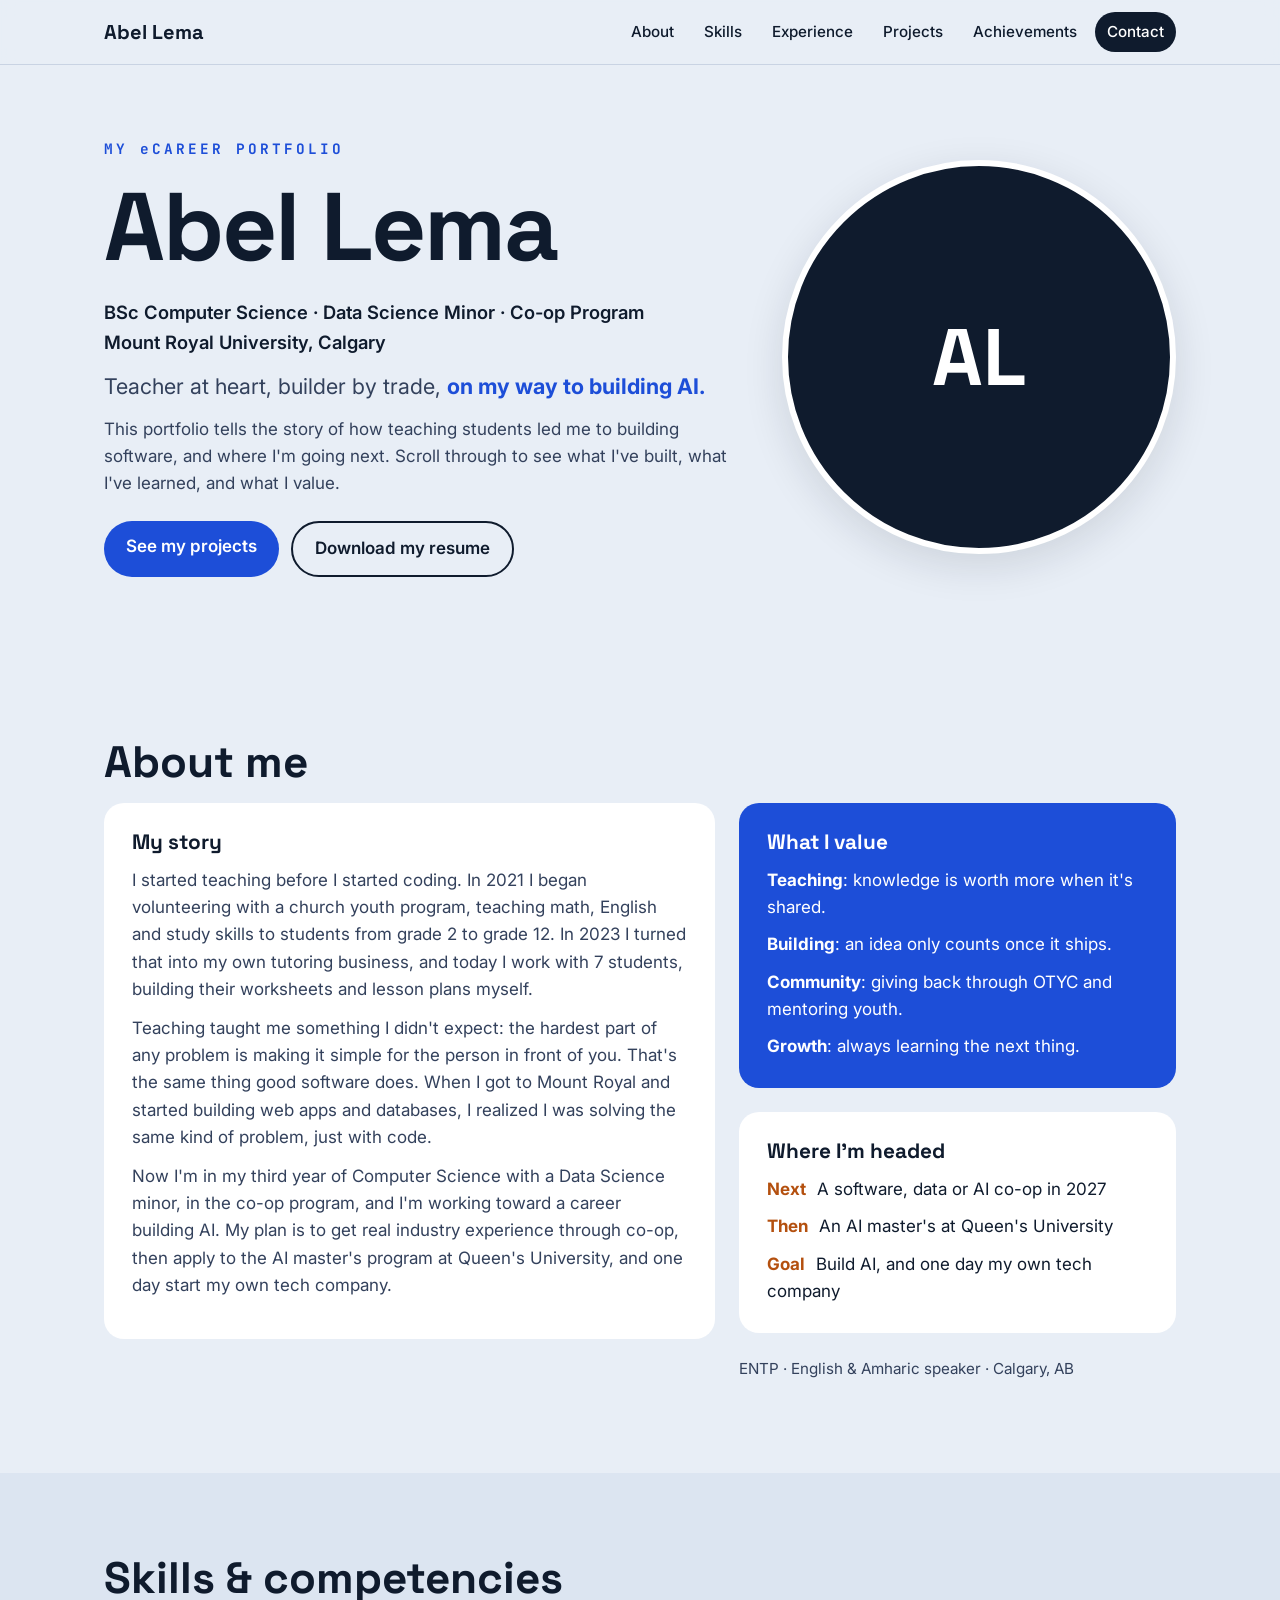
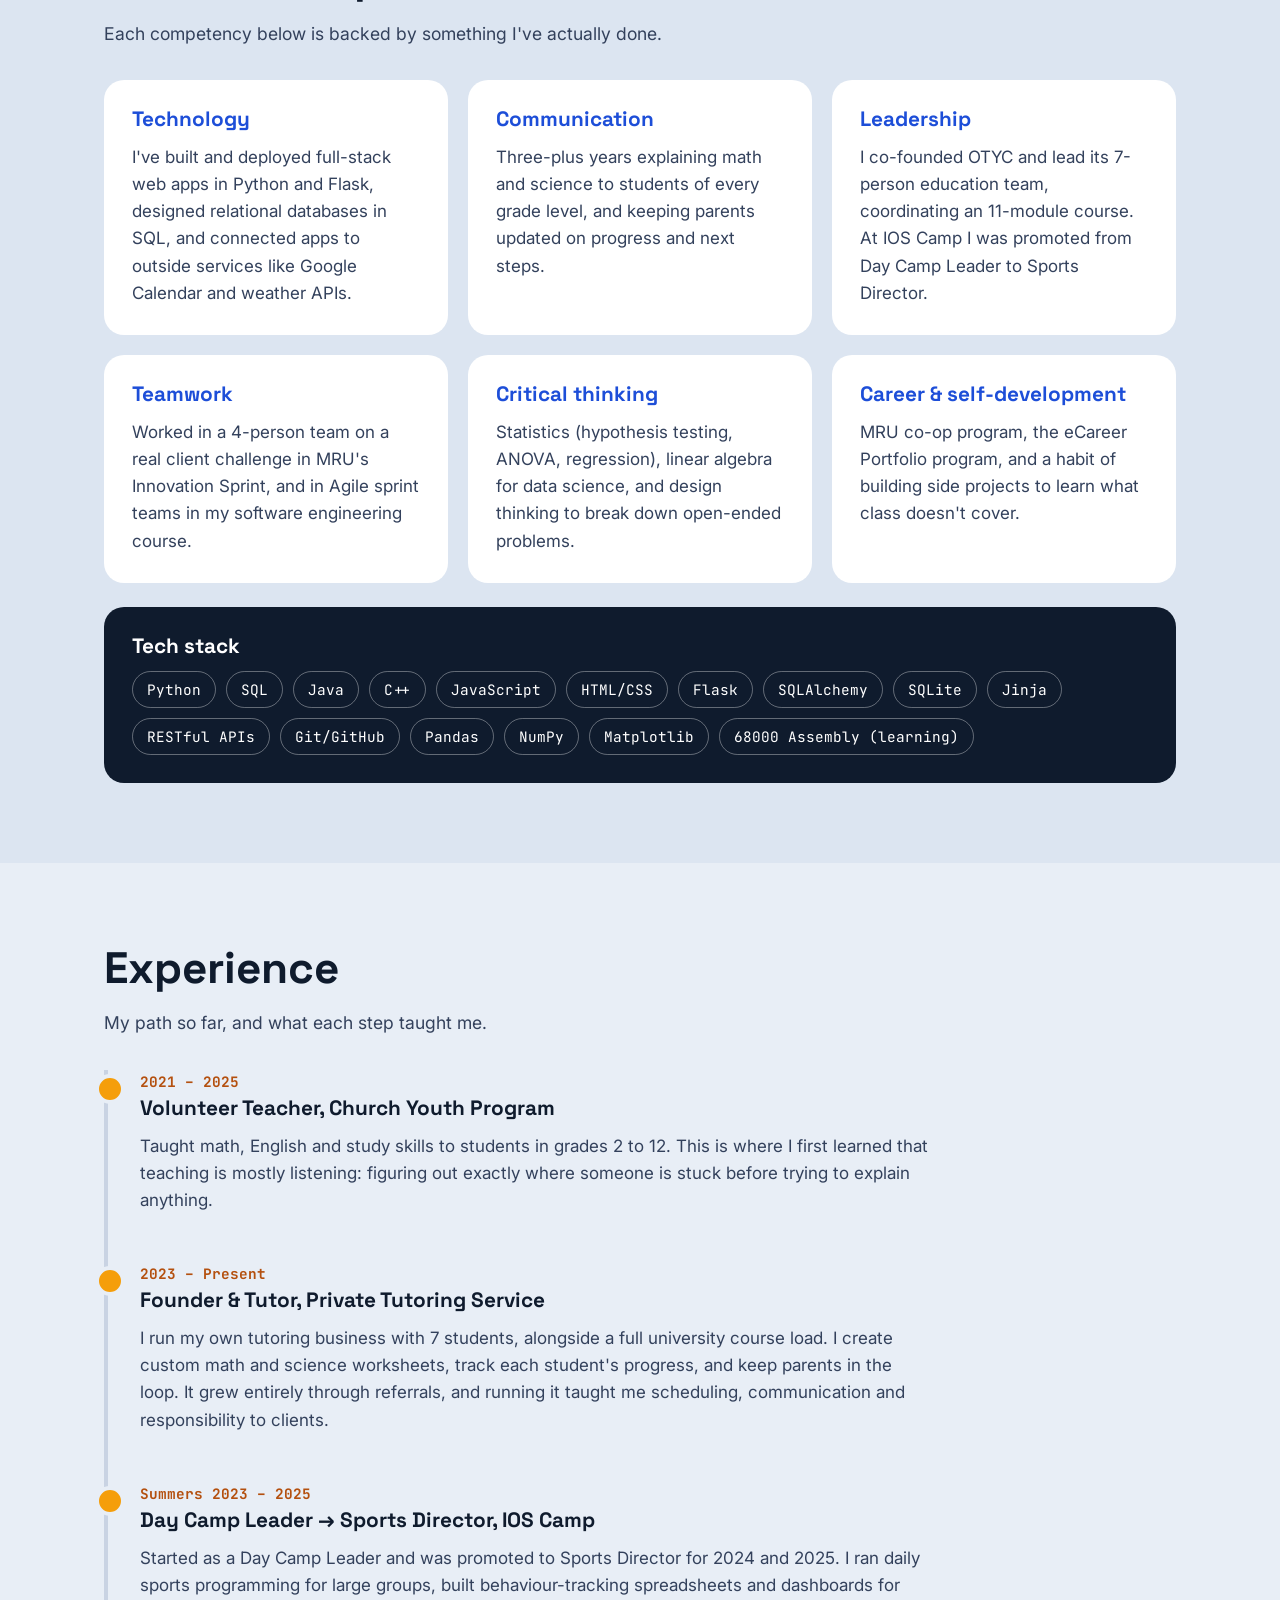
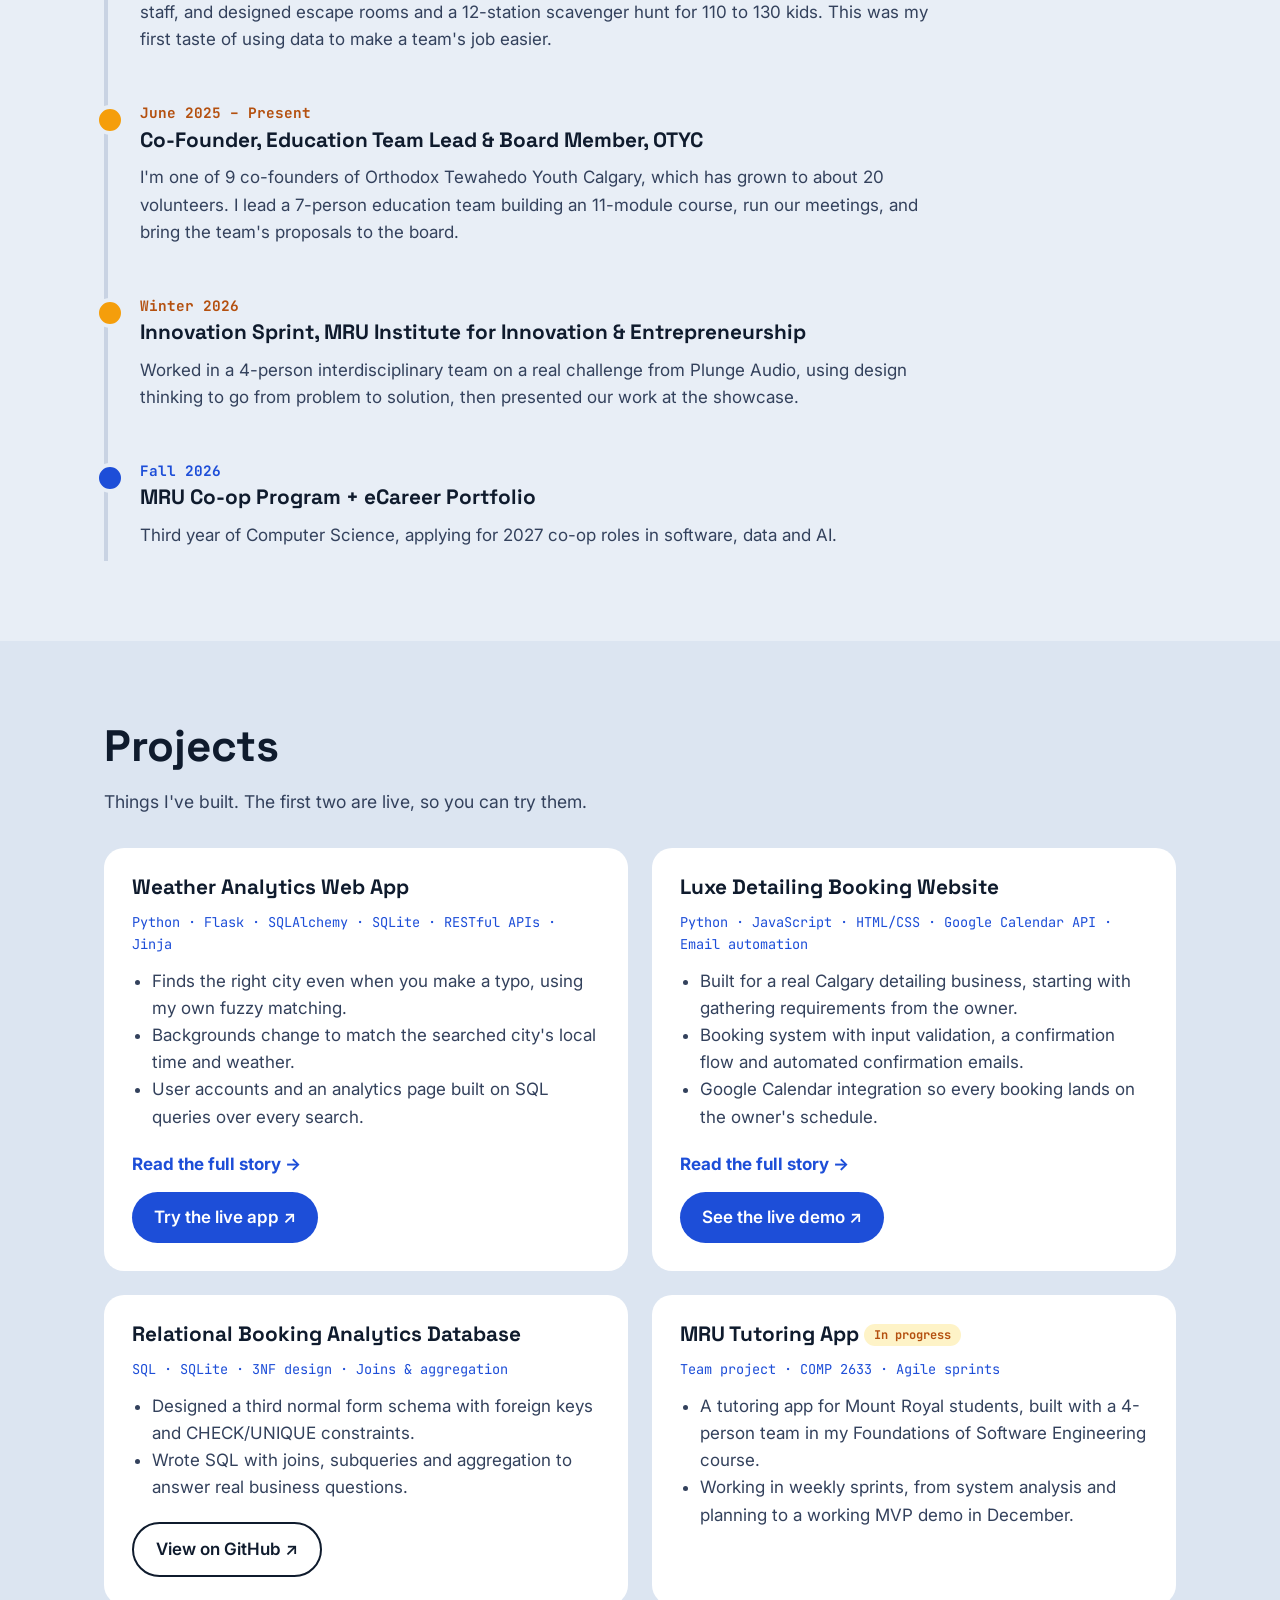
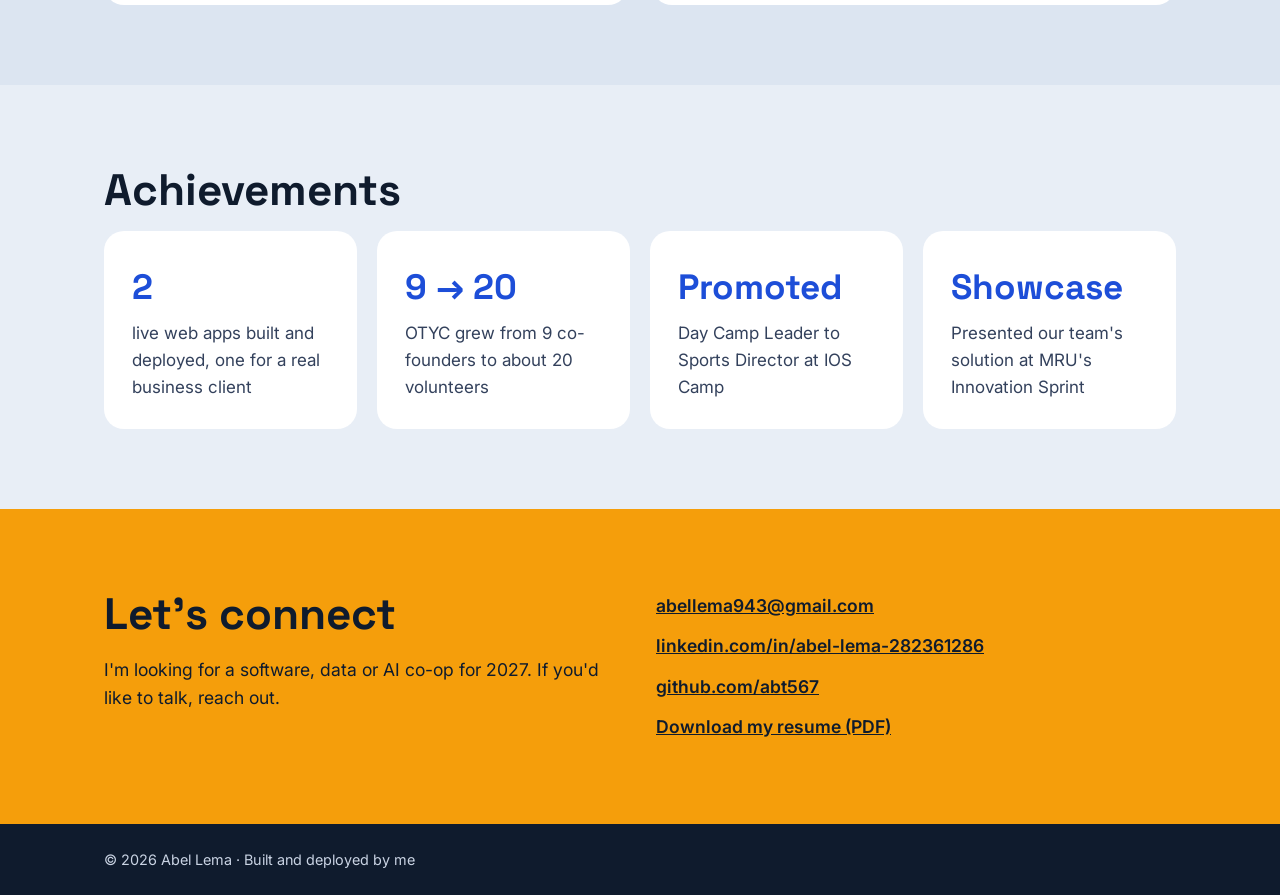
==== index.html @ e92a63a0 "Add files via upload" ====
<!doctype html>
<html lang="en">
<head>
  <meta charset="utf-8">
  <meta name="viewport" content="width=device-width, initial-scale=1">
  <title>Abel Lema | eCareer Portfolio</title>
  <meta name="description" content="Abel Lema – Computer Science student at Mount Royal University. Teacher at heart, builder by trade, on my way to building AI.">
  <link rel="preconnect" href="https://fonts.googleapis.com">
  <link href="https://fonts.googleapis.com/css2?family=Space+Grotesk:wght@500;700&family=Inter:wght@400;500;600;700&family=JetBrains+Mono:wght@500;700&display=swap" rel="stylesheet">
  <link rel="stylesheet" href="style.css">
</head>
<body>

<header class="nav">
  <div class="wrap nav-inner">
    <a href="#home" class="logo">Abel Lema</a>
    <nav aria-label="Main">
      <a href="#about">About</a>
      <a href="#skills">Skills</a>
      <a href="#experience">Experience</a>
      <a href="#projects">Projects</a>
      <a href="#achievements">Achievements</a>
      <a href="#contact" class="nav-cta">Contact</a>
    </nav>
  </div>
</header>

<main>

  <!-- HOME -->
  <section id="home" class="hero">
    <div class="wrap hero-inner">
      <div class="hero-text">
        <p class="eyebrow">MY eCAREER PORTFOLIO</p>
        <h1>Abel Lema</h1>
        <p class="hero-sub">BSc Computer Science · Data Science Minor · Co-op Program<br>Mount Royal University, Calgary</p>
        <p class="hero-tag">Teacher at heart, builder by trade, <span>on my way to building AI.</span></p>
        <p class="hero-intro">This portfolio tells the story of how teaching students led me to building software, and where I'm going next. Scroll through to see what I've built, what I've learned, and what I value.</p>
        <div class="btn-row">
          <a class="btn btn-primary" href="#projects">See my projects</a>
          <a class="btn btn-ghost" href="resume.pdf" download>Download my resume</a>
        </div>
      </div>
      <div class="hero-photo">
        <img src="images/abel.jpg" alt="Photo of Abel Lema" onerror="this.parentElement.classList.add('no-photo')">
        <span class="photo-fallback" aria-hidden="true">AL</span>
      </div>
    </div>
  </section>

  <!-- ABOUT -->
  <section id="about" class="section">
    <div class="wrap">
      <h2>About me</h2>
      <div class="about-grid">
        <div class="card about-story">
          <h3>My story</h3>
          <p>I started teaching before I started coding. In 2021 I began volunteering with a church youth program, teaching math, English and study skills to students from grade 2 to grade 12. In 2023 I turned that into my own tutoring business, and today I work with 7 students, building their worksheets and lesson plans myself.</p>
          <p>Teaching taught me something I didn't expect: the hardest part of any problem is making it simple for the person in front of you. That's the same thing good software does. When I got to Mount Royal and started building web apps and databases, I realized I was solving the same kind of problem, just with code.</p>
          <p>Now I'm in my third year of Computer Science with a Data Science minor, in the co-op program, and I'm working toward a career building AI. My plan is to get real industry experience through co-op, then apply to the AI master's program at Queen's University, and one day start my own tech company.</p>
        </div>
        <div class="about-side">
          <div class="card card-blue">
            <h3>What I value</h3>
            <ul class="value-list">
              <li><strong>Teaching</strong>: knowledge is worth more when it's shared.</li>
              <li><strong>Building</strong>: an idea only counts once it ships.</li>
              <li><strong>Community</strong>: giving back through OTYC and mentoring youth.</li>
              <li><strong>Growth</strong>: always learning the next thing.</li>
            </ul>
          </div>
          <div class="card">
            <h3>Where I'm headed</h3>
            <ul class="goal-list">
              <li><span>Next</span> A software, data or AI co-op in 2027</li>
              <li><span>Then</span> An AI master's at Queen's University</li>
              <li><span>Goal</span> Build AI, and one day my own tech company</li>
            </ul>
          </div>
          <p class="small-note">ENTP · English &amp; Amharic speaker · Calgary, AB</p>
        </div>
      </div>
    </div>
  </section>

  <!-- SKILLS -->
  <section id="skills" class="section section-alt">
    <div class="wrap">
      <h2>Skills &amp; competencies</h2>
      <p class="lead">Each competency below is backed by something I've actually done.</p>
      <div class="comp-grid">
        <article class="card comp">
          <h3>Technology</h3>
          <p>I've built and deployed full-stack web apps in Python and Flask, designed relational databases in SQL, and connected apps to outside services like Google Calendar and weather APIs.</p>
        </article>
        <article class="card comp">
          <h3>Communication</h3>
          <p>Three-plus years explaining math and science to students of every grade level, and keeping parents updated on progress and next steps.</p>
        </article>
        <article class="card comp">
          <h3>Leadership</h3>
          <p>I co-founded OTYC and lead its 7-person education team, coordinating an 11-module course. At IOS Camp I was promoted from Day Camp Leader to Sports Director.</p>
        </article>
        <article class="card comp">
          <h3>Teamwork</h3>
          <p>Worked in a 4-person team on a real client challenge in MRU's Innovation Sprint, and in Agile sprint teams in my software engineering course.</p>
        </article>
        <article class="card comp">
          <h3>Critical thinking</h3>
          <p>Statistics (hypothesis testing, ANOVA, regression), linear algebra for data science, and design thinking to break down open-ended problems.</p>
        </article>
        <article class="card comp">
          <h3>Career &amp; self-development</h3>
          <p>MRU co-op program, the eCareer Portfolio program, and a habit of building side projects to learn what class doesn't cover.</p>
        </article>
      </div>
      <div class="card card-dark stack">
        <h3>Tech stack</h3>
        <ul class="chips">
          <li>Python</li><li>SQL</li><li>Java</li><li>C++</li><li>JavaScript</li><li>HTML/CSS</li>
          <li>Flask</li><li>SQLAlchemy</li><li>SQLite</li><li>Jinja</li><li>RESTful APIs</li><li>Git/GitHub</li>
          <li>Pandas</li><li>NumPy</li><li>Matplotlib</li><li>68000 Assembly (learning)</li>
        </ul>
      </div>
    </div>
  </section>

  <!-- EXPERIENCE -->
  <section id="experience" class="section">
    <div class="wrap">
      <h2>Experience</h2>
      <p class="lead">My path so far, and what each step taught me.</p>
      <ol class="timeline">
        <li>
          <p class="t-date">2021 – 2025</p>
          <h3>Volunteer Teacher, Church Youth Program</h3>
          <p>Taught math, English and study skills to students in grades 2 to 12. This is where I first learned that teaching is mostly listening: figuring out exactly where someone is stuck before trying to explain anything.</p>
        </li>
        <li>
          <p class="t-date">2023 – Present</p>
          <h3>Founder &amp; Tutor, Private Tutoring Service</h3>
          <p>I run my own tutoring business with 7 students, alongside a full university course load. I create custom math and science worksheets, track each student's progress, and keep parents in the loop. It grew entirely through referrals, and running it taught me scheduling, communication and responsibility to clients.</p>
        </li>
        <li>
          <p class="t-date">Summers 2023 – 2025</p>
          <h3>Day Camp Leader → Sports Director, IOS Camp</h3>
          <p>Started as a Day Camp Leader and was promoted to Sports Director for 2024 and 2025. I ran daily sports programming for large groups, built behaviour-tracking spreadsheets and dashboards for staff, and designed escape rooms and a 12-station scavenger hunt for 110 to 130 kids. This was my first taste of using data to make a team's job easier.</p>
        </li>
        <li>
          <p class="t-date">June 2025 – Present</p>
          <h3>Co-Founder, Education Team Lead &amp; Board Member, OTYC</h3>
          <p>I'm one of 9 co-founders of Orthodox Tewahedo Youth Calgary, which has grown to about 20 volunteers. I lead a 7-person education team building an 11-module course, run our meetings, and bring the team's proposals to the board.</p>
        </li>
        <li>
          <p class="t-date">Winter 2026</p>
          <h3>Innovation Sprint, MRU Institute for Innovation &amp; Entrepreneurship</h3>
          <p>Worked in a 4-person interdisciplinary team on a real challenge from Plunge Audio, using design thinking to go from problem to solution, then presented our work at the showcase.</p>
        </li>
        <li class="t-now">
          <p class="t-date">Fall 2026</p>
          <h3>MRU Co-op Program + eCareer Portfolio</h3>
          <p>Third year of Computer Science, applying for 2027 co-op roles in software, data and AI.</p>
        </li>
      </ol>
    </div>
  </section>

  <!-- PROJECTS -->
  <section id="projects" class="section section-alt">
    <div class="wrap">
      <h2>Projects</h2>
      <p class="lead">Things I've built. The first two are live, so you can try them.</p>
      <div class="proj-grid">
        <article class="card proj">
          <img src="images/weather/search.jpg" alt="Screenshot of the Weather Analytics Web App" class="proj-img" onerror="this.remove()">
          <h3>Weather Analytics Web App</h3>
          <p class="tags">Python · Flask · SQLAlchemy · SQLite · RESTful APIs · Jinja</p>
          <ul>
            <li>Finds the right city even when you make a typo, using my own fuzzy matching.</li>
            <li>Backgrounds change to match the searched city's local time and weather.</li>
            <li>User accounts and an analytics page built on SQL queries over every search.</li>
          </ul>
          <a class="read-story" href="weather.html">Read the full story →</a>
          <a class="btn btn-primary" href="https://portfolio-2-a396.onrender.com/" target="_blank" rel="noopener">Try the live app ↗</a>
        </article>
        <article class="card proj">
          <img src="images/luxe/home.jpg" alt="Screenshot of the Luxe Detailing booking website" class="proj-img" onerror="this.remove()">
          <h3>Luxe Detailing Booking Website</h3>
          <p class="tags">Python · JavaScript · HTML/CSS · Google Calendar API · Email automation</p>
          <ul>
            <li>Built for a real Calgary detailing business, starting with gathering requirements from the owner.</li>
            <li>Booking system with input validation, a confirmation flow and automated confirmation emails.</li>
            <li>Google Calendar integration so every booking lands on the owner's schedule.</li>
          </ul>
          <a class="read-story" href="luxe.html">Read the full story →</a>
          <a class="btn btn-primary" href="https://luxe-detailing-demo.onrender.com/" target="_blank" rel="noopener">See the live demo ↗</a>
        </article>
        <article class="card proj">
          <h3>Relational Booking Analytics Database</h3>
          <p class="tags">SQL · SQLite · 3NF design · Joins &amp; aggregation</p>
          <ul>
            <li>Designed a third normal form schema with foreign keys and CHECK/UNIQUE constraints.</li>
            <li>Wrote SQL with joins, subqueries and aggregation to answer real business questions.</li>
          </ul>
          <a class="btn btn-ghost" href="https://github.com/Abt567/Relational-Booking-Analytics-Database" target="_blank" rel="noopener">View on GitHub ↗</a>
        </article>
        <article class="card proj">
          <h3>MRU Tutoring App <span class="badge">In progress</span></h3>
          <p class="tags">Team project · COMP 2633 · Agile sprints</p>
          <ul>
            <li>A tutoring app for Mount Royal students, built with a 4-person team in my Foundations of Software Engineering course.</li>
            <li>Working in weekly sprints, from system analysis and planning to a working MVP demo in December.</li>
          </ul>
        </article>
      </div>
    </div>
  </section>

  <!-- ACHIEVEMENTS -->
  <section id="achievements" class="section">
    <div class="wrap">
      <h2>Achievements</h2>
      <div class="ach-grid">
        <div class="card ach"><p class="ach-big">2</p><p>live web apps built and deployed, one for a real business client</p></div>
        <div class="card ach"><p class="ach-big">9 → 20</p><p>OTYC grew from 9 co-founders to about 20 volunteers</p></div>
        <div class="card ach"><p class="ach-big">Promoted</p><p>Day Camp Leader to Sports Director at IOS Camp</p></div>
        <div class="card ach"><p class="ach-big">Showcase</p><p>Presented our team's solution at MRU's Innovation Sprint</p></div>
      </div>
    </div>
  </section>

  <!-- CONTACT -->
  <section id="contact" class="section contact">
    <div class="wrap contact-inner">
      <div>
        <h2>Let's connect</h2>
        <p class="lead">I'm looking for a software, data or AI co-op for 2027. If you'd like to talk, reach out.</p>
      </div>
      <ul class="contact-list">
        <li><a href="mailto:abellema943@gmail.com">abellema943@gmail.com</a></li>
        <li><a href="https://www.linkedin.com/in/abel-lema-282361286/" target="_blank" rel="noopener">linkedin.com/in/abel-lema-282361286</a></li>
        <li><a href="https://github.com/abt567" target="_blank" rel="noopener">github.com/abt567</a></li>
        <li><a href="resume.pdf" download>Download my resume (PDF)</a></li>
      </ul>
    </div>
  </section>

</main>

<footer class="footer">
  <div class="wrap">© 2026 Abel Lema · Built and deployed by me</div>
</footer>

</body>
</html>
---- style.css ----
:root {
  --ink: #0F1B2D;
  --muted: #33415C;
  --ground: #E8EEF6;
  --card: #FFFFFF;
  --blue: #1D4ED8;
  --amber: #F59E0B;
  --amber-ink: #B4500F;
  --line: #C9D3E3;
  --radius: 20px;
}

* { box-sizing: border-box; }
html { scroll-behavior: smooth; scroll-padding-top: 72px; }
body {
  margin: 0;
  font-family: Inter, system-ui, sans-serif;
  color: var(--ink);
  background: var(--ground);
  line-height: 1.6;
  font-size: 17px;
}
img { max-width: 100%; display: block; }
a { color: var(--blue); }
h1, h2, h3 { font-family: "Space Grotesk", Inter, sans-serif; line-height: 1.15; margin: 0 0 12px; }
h2 { font-size: clamp(2rem, 4vw, 2.75rem); margin-bottom: 16px; }
h3 { font-size: 1.3rem; }
p { margin: 0 0 12px; }

.wrap { max-width: 1120px; margin: 0 auto; padding: 0 24px; }

/* Nav */
.nav { position: sticky; top: 0; z-index: 10; background: rgba(232, 238, 246, 0.92); backdrop-filter: blur(8px); border-bottom: 1px solid var(--line); }
.nav-inner { display: flex; align-items: center; justify-content: space-between; height: 64px; gap: 16px; }
.logo { font-family: "Space Grotesk", sans-serif; font-weight: 700; font-size: 1.25rem; color: var(--ink); text-decoration: none; }
.nav nav { display: flex; gap: 6px; flex-wrap: wrap; justify-content: flex-end; }
.nav nav a { color: var(--ink); text-decoration: none; font-weight: 500; padding: 8px 12px; border-radius: 999px; font-size: 0.95rem; }
.nav nav a:hover { background: var(--card); }
.nav nav a.nav-cta { background: var(--ink); color: #fff; }

/* Hero */
.hero { padding: 72px 0 80px; }
.hero-inner { display: grid; grid-template-columns: 1.6fr 1fr; gap: 48px; align-items: center; }
.eyebrow { font-family: "JetBrains Mono", monospace; font-weight: 700; letter-spacing: 3px; color: var(--blue); font-size: 0.9rem; }
.hero h1 { font-size: clamp(3.2rem, 9vw, 6rem); letter-spacing: -2px; margin-bottom: 16px; }
.hero-sub { font-weight: 600; font-size: 1.15rem; }
.hero-tag { font-size: 1.35rem; color: var(--muted); }
.hero-tag span { color: var(--blue); font-weight: 700; }
.hero-intro { color: var(--muted); max-width: 60ch; }
.hero-photo { position: relative; aspect-ratio: 1; border-radius: 50%; overflow: hidden; background: var(--card); border: 6px solid var(--card); box-shadow: 0 12px 40px rgba(15, 27, 45, 0.12); }
.hero-photo img { width: 100%; height: 100%; object-fit: cover; }
.photo-fallback { display: none; }
.hero-photo.no-photo { display: grid; place-items: center; background: var(--ink); }
.hero-photo.no-photo img { display: none; }
.hero-photo.no-photo .photo-fallback { display: block; color: #fff; font-family: "Space Grotesk", sans-serif; font-size: 5rem; font-weight: 700; }

/* Buttons */
.btn-row { display: flex; gap: 12px; flex-wrap: wrap; margin-top: 24px; }
.btn { display: inline-block; padding: 12px 22px; border-radius: 999px; font-weight: 600; text-decoration: none; min-height: 44px; }
.btn-primary { background: var(--blue); color: #fff; }
.btn-primary:hover { background: #1E3A8A; }
.btn-ghost { background: transparent; color: var(--ink); border: 2px solid var(--ink); }
.btn-ghost:hover { background: var(--ink); color: #fff; }

/* Sections */
.section { padding: 80px 0; }
.section-alt { background: #DCE5F1; }
.lead { font-size: 1.1rem; color: var(--muted); margin-bottom: 32px; max-width: 65ch; }
.card { background: var(--card); border-radius: var(--radius); padding: 28px; }
.card-blue { background: var(--blue); color: #fff; }
.card-dark { background: var(--ink); color: #fff; }
.small-note { color: var(--muted); font-size: 0.95rem; }

/* About */
.about-grid { display: grid; grid-template-columns: 1.4fr 1fr; gap: 24px; align-items: start; }
.about-story p { color: var(--muted); }
.about-side { display: flex; flex-direction: column; gap: 24px; }
.value-list, .goal-list { list-style: none; padding: 0; margin: 0; display: flex; flex-direction: column; gap: 10px; }
.goal-list span { font-weight: 700; color: var(--amber-ink); margin-right: 6px; }

/* Skills */
.comp-grid { display: grid; grid-template-columns: repeat(3, 1fr); gap: 20px; margin-bottom: 24px; }
.comp h3 { color: var(--blue); }
.comp p { color: var(--muted); margin: 0; }
.chips { list-style: none; padding: 0; margin: 0; display: flex; flex-wrap: wrap; gap: 10px; }
.chips li { font-family: "JetBrains Mono", monospace; font-size: 0.9rem; padding: 6px 14px; border: 1px solid rgba(255, 255, 255, 0.35); border-radius: 999px; }

/* Timeline */
.timeline { list-style: none; margin: 0; padding: 0 0 0 32px; border-left: 4px solid var(--line); display: flex; flex-direction: column; gap: 36px; }
.timeline li { position: relative; }
.timeline li::before { content: ""; position: absolute; left: -45px; top: 4px; width: 22px; height: 22px; border-radius: 50%; background: var(--amber); border: 4px solid var(--ground); }
.timeline li.t-now::before { background: var(--blue); }
.t-date { font-family: "JetBrains Mono", monospace; font-weight: 700; color: var(--amber-ink); font-size: 0.9rem; margin-bottom: 4px; }
.t-now .t-date { color: var(--blue); }
.timeline p:not(.t-date) { color: var(--muted); max-width: 72ch; }

/* Projects */
.proj-grid { display: grid; grid-template-columns: repeat(2, 1fr); gap: 24px; }
.proj { display: flex; flex-direction: column; }
.proj-img { border-radius: 12px; margin-bottom: 18px; border: 1px solid var(--line); aspect-ratio: 16 / 9; object-fit: cover; width: 100%; }
.proj .tags { font-family: "JetBrains Mono", monospace; font-size: 0.85rem; color: var(--blue); }
.proj ul { color: var(--muted); padding-left: 20px; margin: 0 0 20px; flex: 1; }
.proj .btn { align-self: flex-start; }
.badge { font-family: "JetBrains Mono", monospace; font-size: 0.75rem; background: #FEF3C7; color: var(--amber-ink); padding: 3px 10px; border-radius: 999px; vertical-align: middle; }

/* Achievements */
.ach-grid { display: grid; grid-template-columns: repeat(auto-fit, minmax(200px, 1fr)); gap: 20px; }
.ach-big { font-family: "Space Grotesk", sans-serif; font-weight: 700; font-size: 2.2rem; color: var(--blue); margin-bottom: 4px; }
.ach p:last-child { color: var(--muted); margin: 0; }

/* Contact */
.contact { background: var(--amber); }
.contact .lead { color: var(--ink); }
.contact-inner { display: grid; grid-template-columns: 1fr 1fr; gap: 32px; align-items: center; }
.contact-list { list-style: none; padding: 0; margin: 0; display: flex; flex-direction: column; gap: 12px; }
.contact-list a { color: var(--ink); font-weight: 600; font-size: 1.1rem; word-break: break-word; }

.footer { background: var(--ink); color: #C9D3E3; padding: 24px 0; font-size: 0.9rem; }

/* Phone and tablet */
@media (max-width: 860px) {
  .hero-inner, .about-grid, .contact-inner, .proj-grid { grid-template-columns: 1fr; }
  .comp-grid { grid-template-columns: 1fr 1fr; }
  .hero-photo { max-width: 280px; order: -1; }
  .nav nav a:not(.nav-cta) { display: none; }
}
@media (max-width: 560px) {
  .comp-grid { grid-template-columns: 1fr; }
  .section { padding: 56px 0; }
}

/* ---------- Project story pages ---------- */
.narrow { max-width: 760px; }
.case-hero { padding-top: 64px; }
.case-hero h1 { font-size: clamp(2.6rem, 7vw, 4.5rem); letter-spacing: -1.5px; }
.case-lead { font-size: 1.35rem; color: var(--muted); max-width: 60ch; }
.case-lead strong { color: var(--blue); }
.chips-light li { border-color: var(--line); background: var(--card); color: var(--ink); }
.case-hero .chips { margin: 20px 0 4px; }
.case-shot { margin-top: 32px; border-radius: var(--radius); box-shadow: 0 16px 50px rgba(15, 27, 45, 0.18); width: 100%; }
.step-num { font-family: "JetBrains Mono", monospace; font-weight: 700; font-size: 0.85rem; letter-spacing: 2px; color: var(--amber-ink); margin-bottom: 8px; }
.step-num-light { color: #FDE68A; }
.callout { background: var(--card); border-radius: 14px; padding: 20px 24px; margin-top: 20px; box-shadow: inset 4px 0 0 var(--amber); }
.section p { max-width: 70ch; }

.story-row { display: grid; grid-template-columns: 1.15fr 1fr; gap: 48px; align-items: center; }
.story-row.flip .story-text { order: 2; }
.story-text ul, .story-text ol { color: var(--muted); padding-left: 22px; }
.story-text p { color: var(--muted); }
.steps { display: flex; flex-direction: column; gap: 8px; margin: 16px 0; color: var(--muted); padding-left: 22px; }
.steps strong, .story-text strong { color: var(--ink); }
.story-img { margin: 0; }
.story-img img { border-radius: 16px; box-shadow: 0 12px 40px rgba(15, 27, 45, 0.15); width: 100%; }
.story-img.phone { max-width: 340px; justify-self: center; }
.story-img figcaption, .gallery figcaption { font-size: 0.9rem; color: var(--muted); margin-top: 10px; text-align: center; }

.code-card { background: var(--ink); color: #E2E8F0; border-radius: 16px; padding: 22px 26px; margin-top: 40px; overflow-x: auto; }
.code-title { font-family: "JetBrains Mono", monospace; font-size: 0.8rem; letter-spacing: 1px; color: #FDE68A; margin-bottom: 10px; }
.code-card pre { margin: 0; font-family: "JetBrains Mono", monospace; font-size: 0.88rem; line-height: 1.6; }

.gallery { display: grid; grid-template-columns: repeat(3, 1fr); gap: 20px; margin-top: 36px; }
.gallery figure { margin: 0; }
.gallery img { border-radius: 12px; aspect-ratio: 16 / 9; object-fit: cover; width: 100%; box-shadow: 0 8px 24px rgba(15, 27, 45, 0.12); }

.two-col { display: grid; grid-template-columns: 1fr 1fr; gap: 24px; }
.btn-dark { background: var(--ink); color: #fff; }
.btn-dark:hover { background: #000; }
.read-story { font-weight: 700; text-decoration: none; margin-bottom: 14px; align-self: flex-start; }
.read-story:hover { text-decoration: underline; }

@media (max-width: 860px) {
  .story-row, .two-col { grid-template-columns: 1fr; gap: 28px; }
  .story-row.flip .story-text { order: 0; }
  .gallery { grid-template-columns: 1fr 1fr; }
}
@media (max-width: 560px) {
  .gallery { grid-template-columns: 1fr; }
}
.email-shot { max-width: 760px; margin: 48px auto 0; }
.plain-list { color: var(--muted); padding-left: 22px; display: flex; flex-direction: column; gap: 8px; }
.story-text h3 { font-size: 1.5rem; }
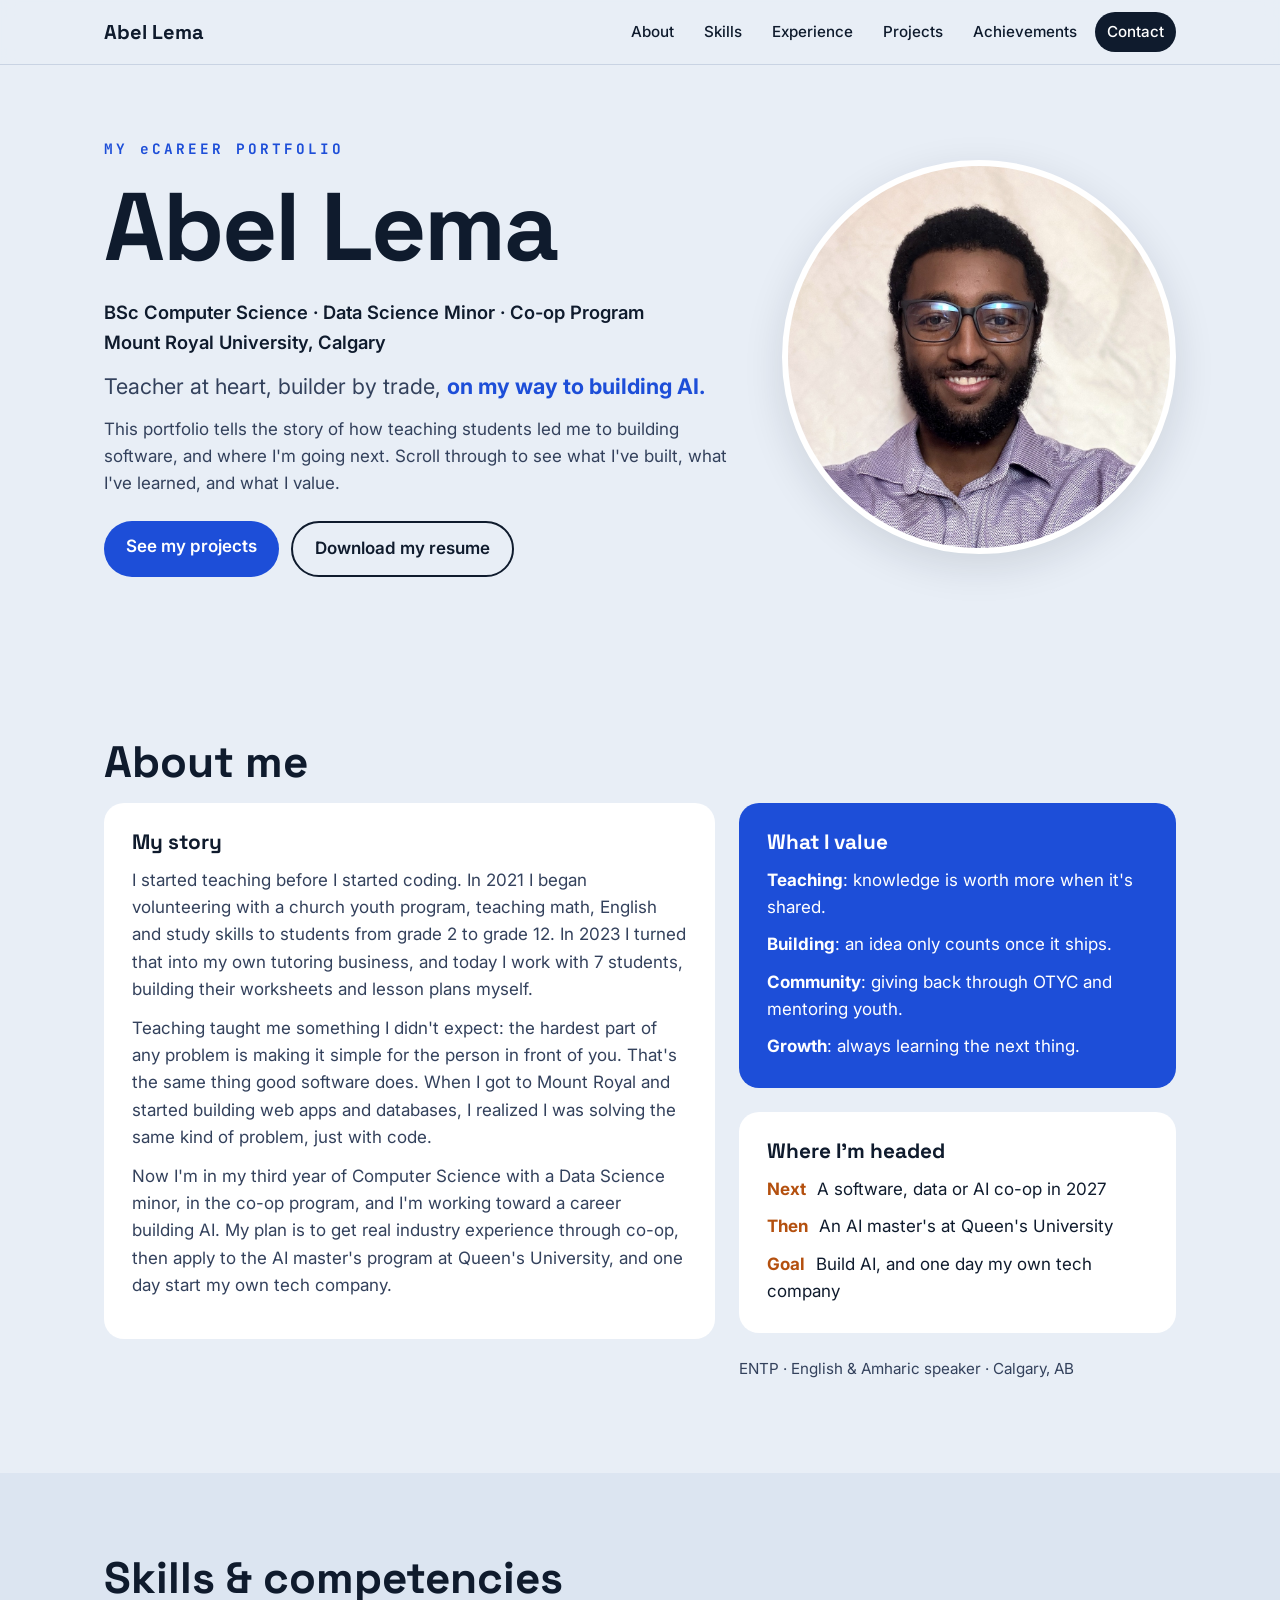
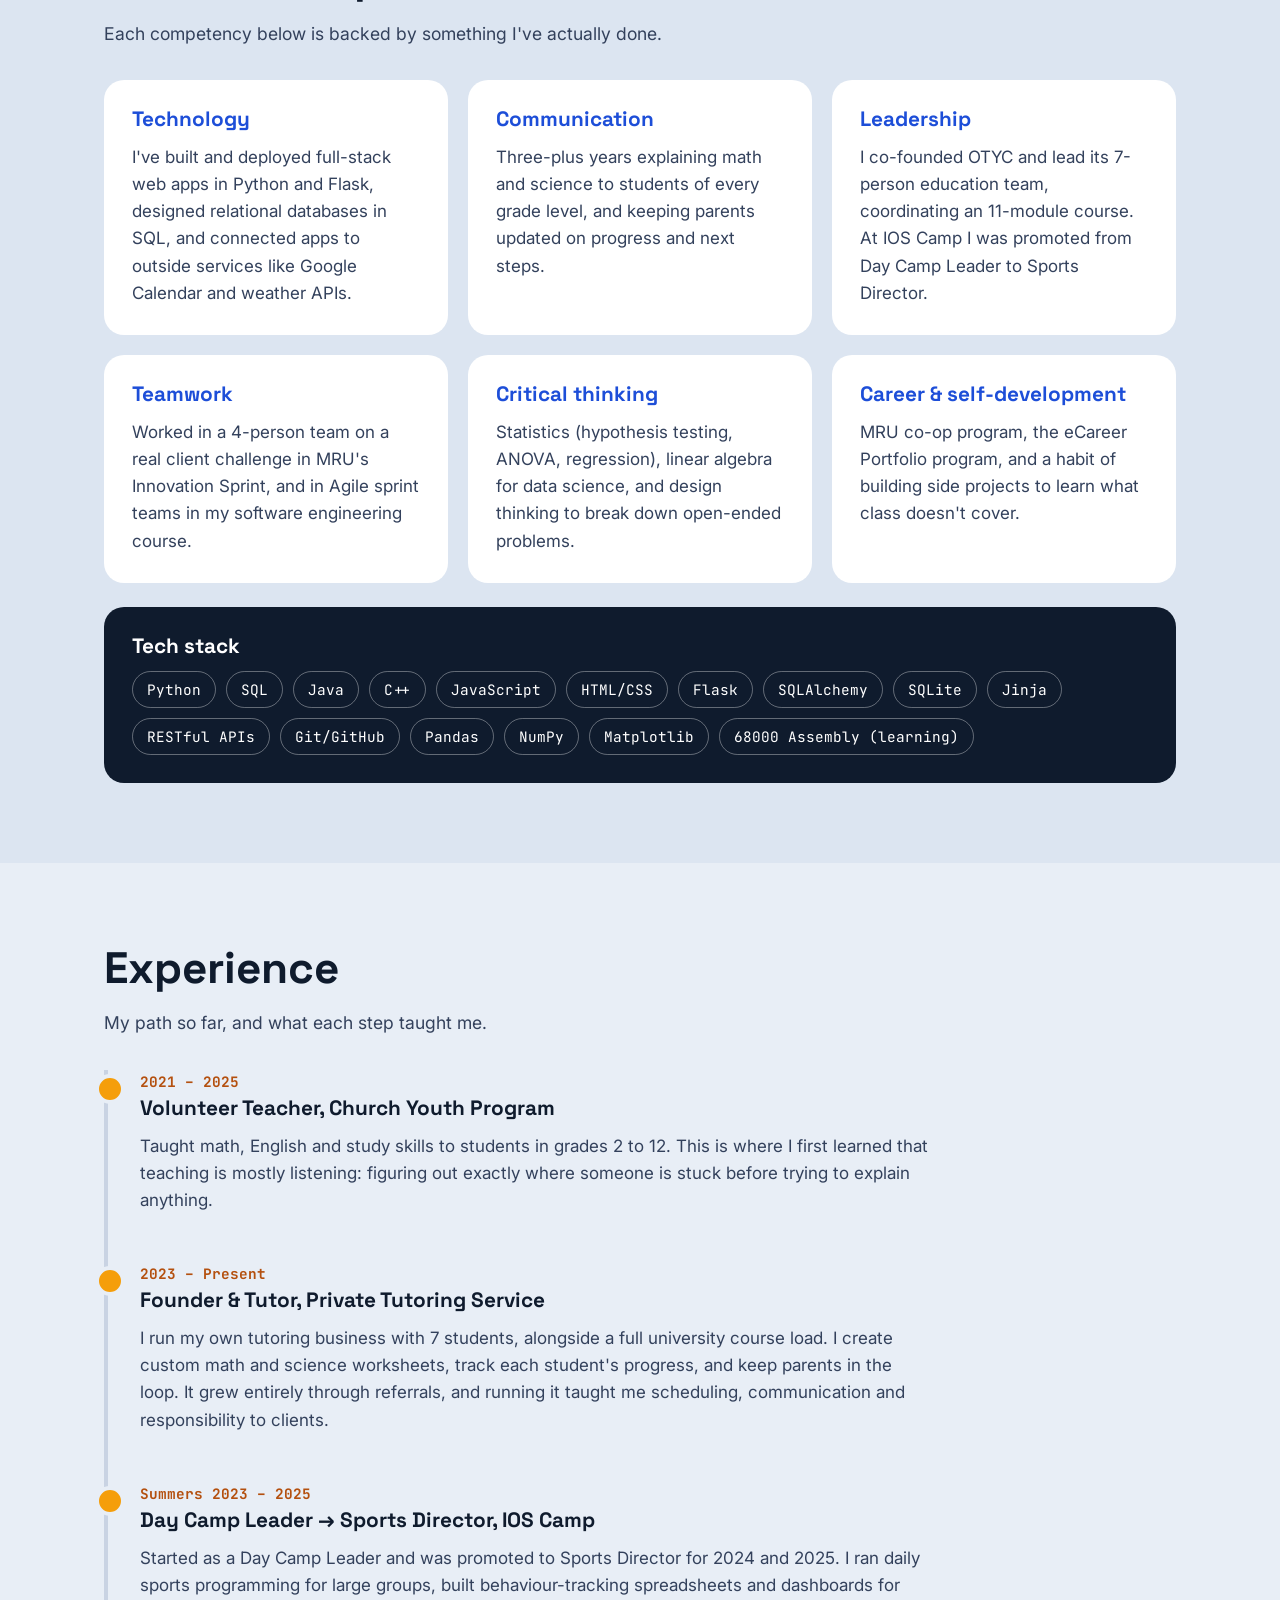
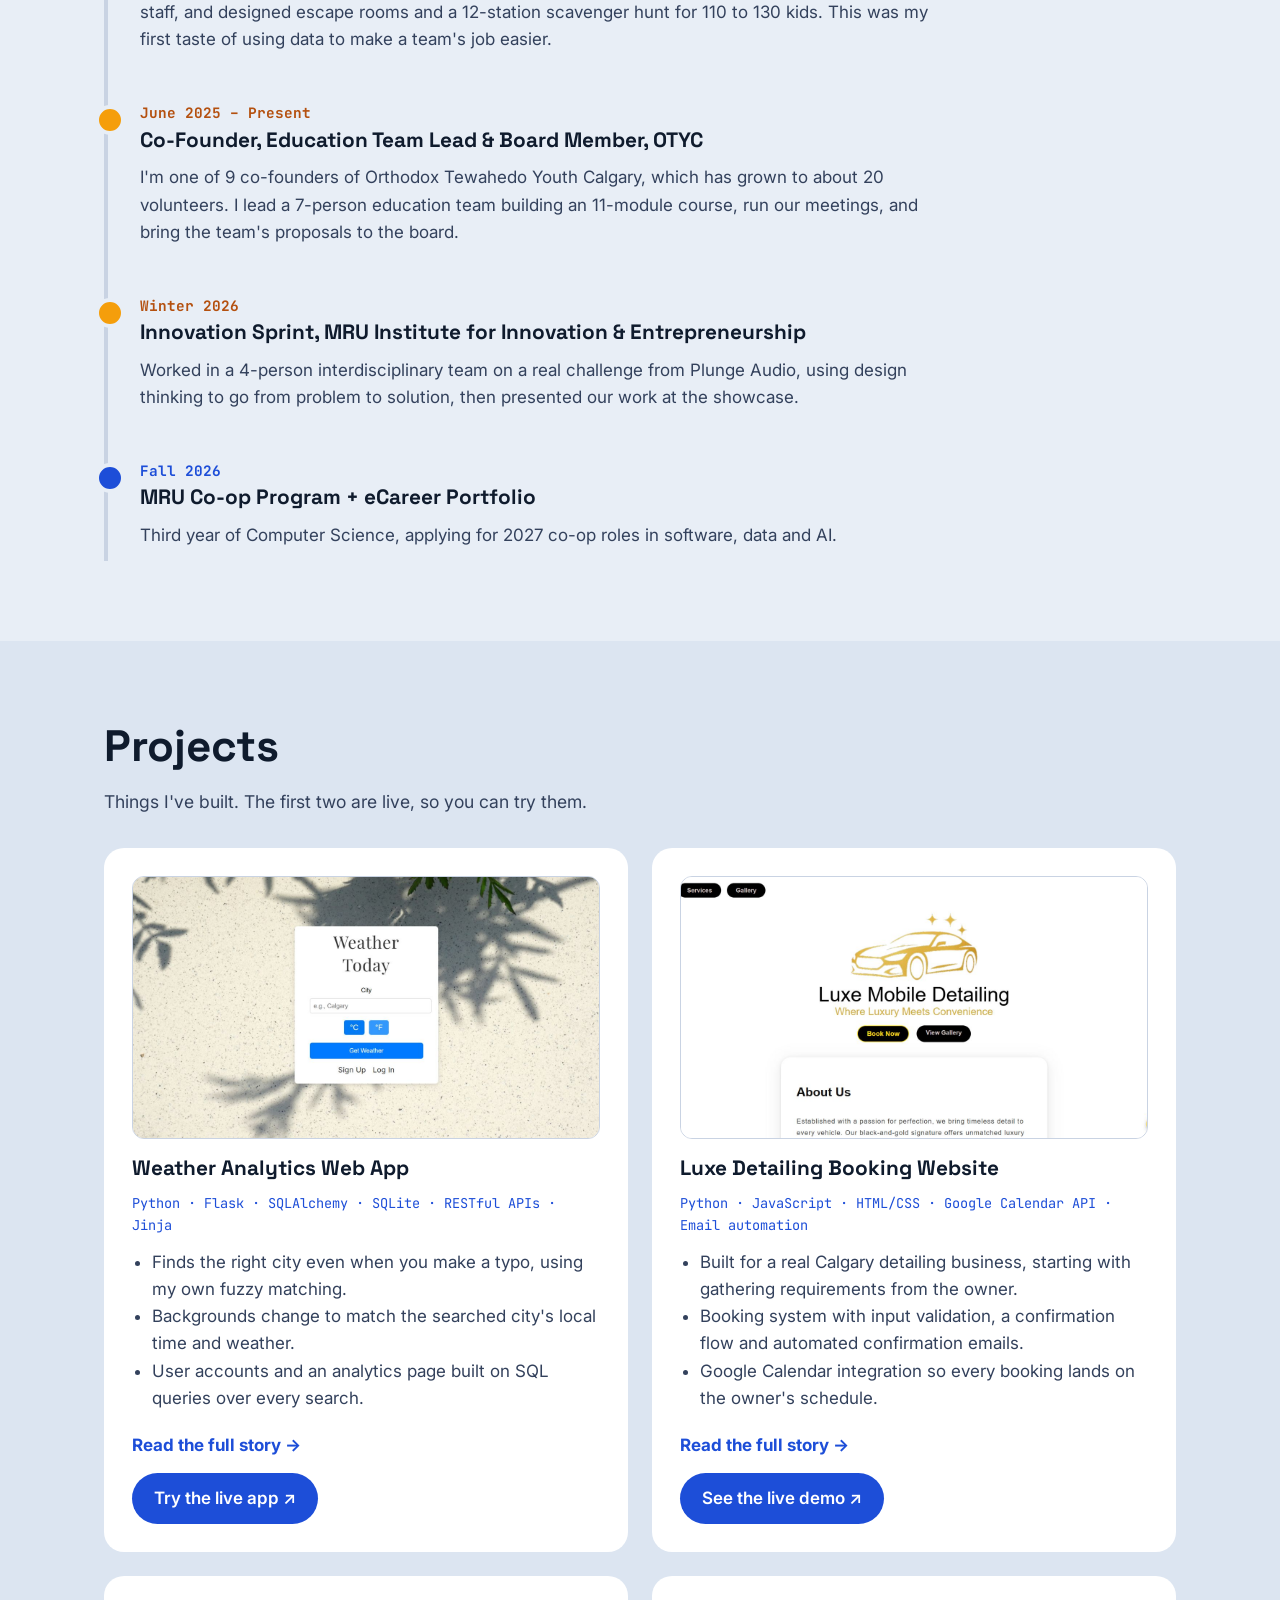
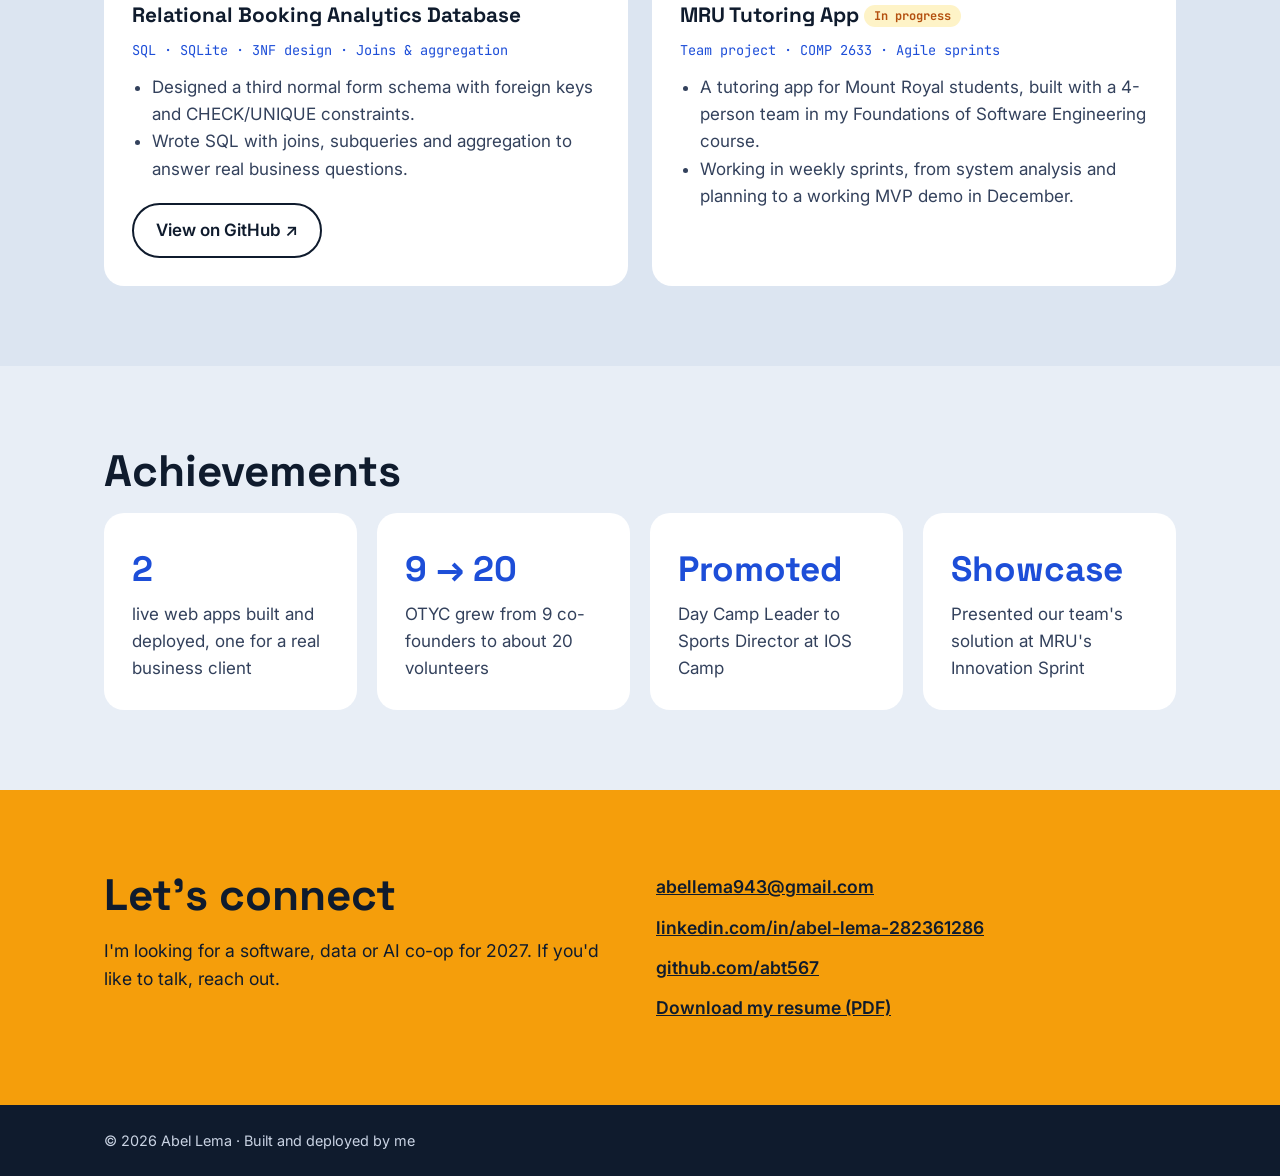
==== commit 84c87f41: "Add headshot to hero section" ====
--- a/index.html
+++ b/index.html
@@ -42,7 +42,7 @@
         </div>
       </div>
       <div class="hero-photo">
-        <img src="images/abel.jpg" alt="Photo of Abel Lema" onerror="this.parentElement.classList.add('no-photo')">
+        <img src="images/headshot.jpg" alt="Photo of Abel Lema" onerror="this.parentElement.classList.add('no-photo')">
         <span class="photo-fallback" aria-hidden="true">AL</span>
       </div>
     </div>
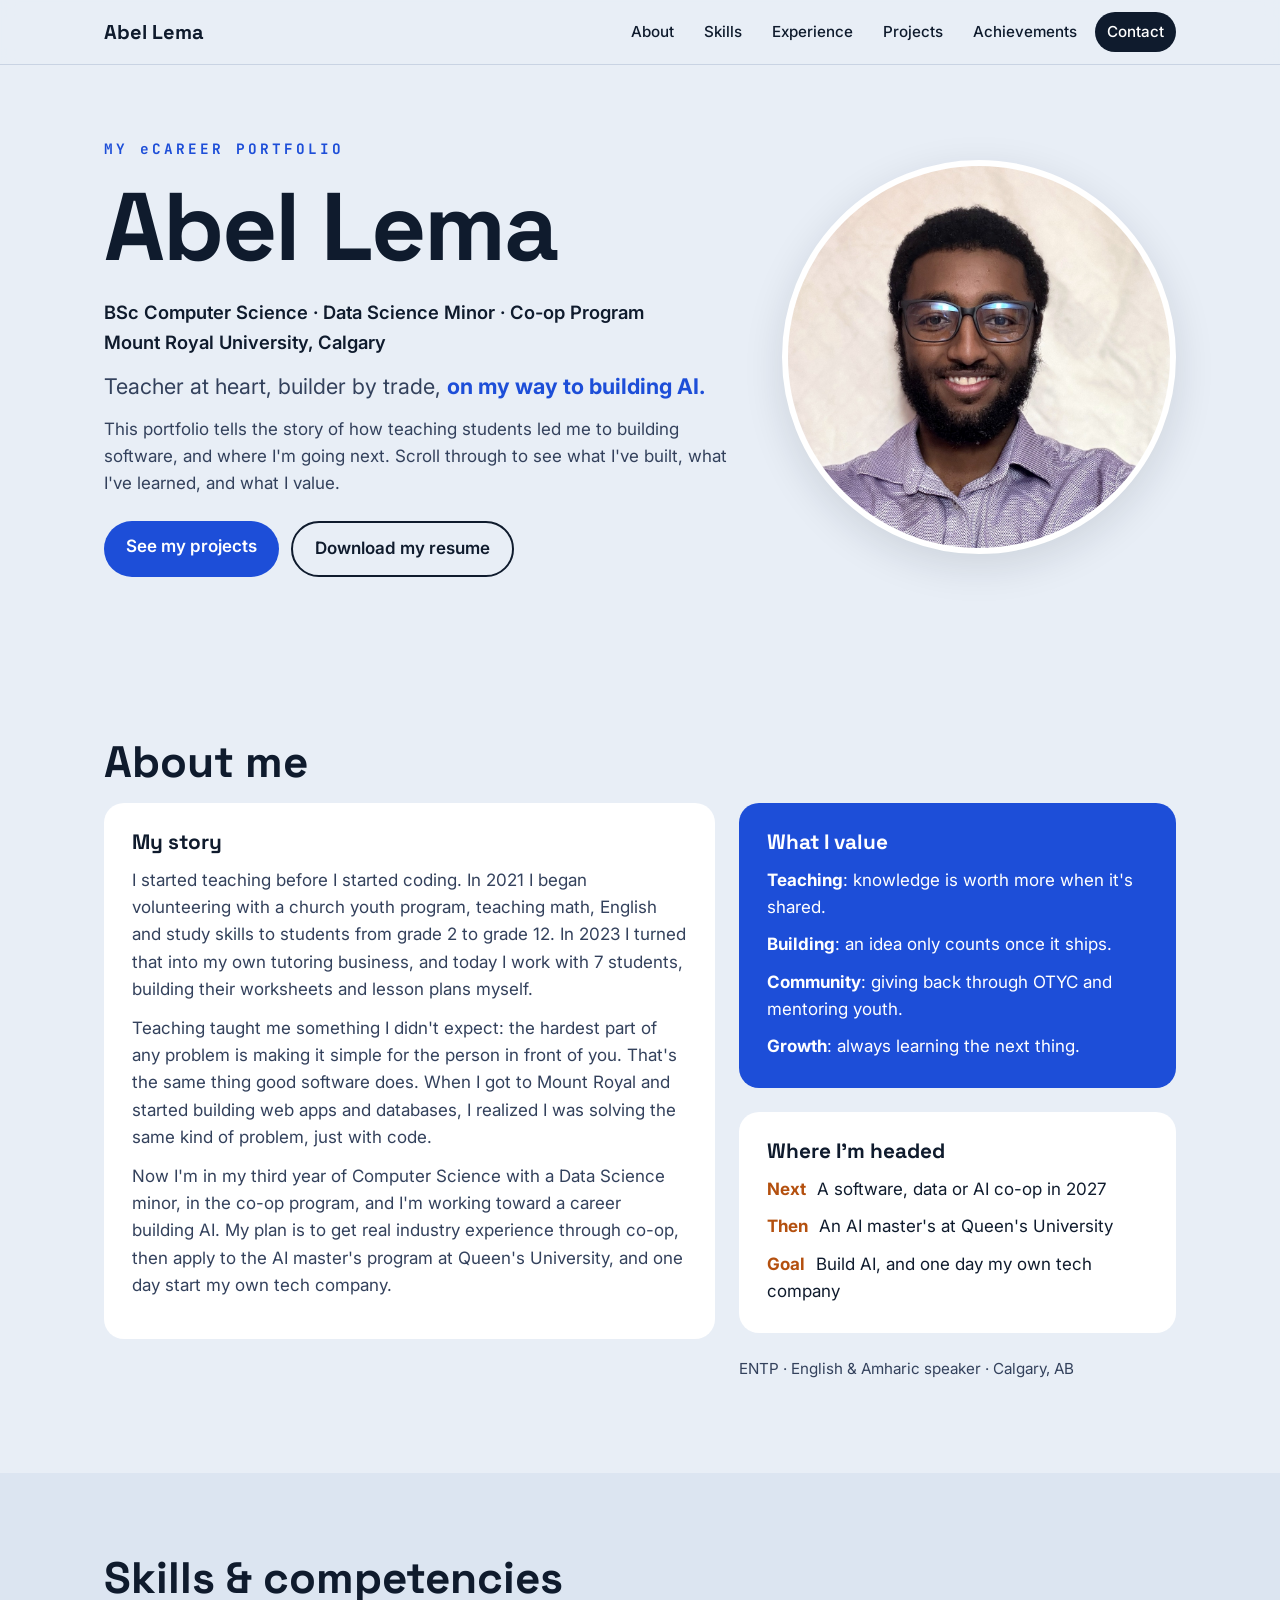
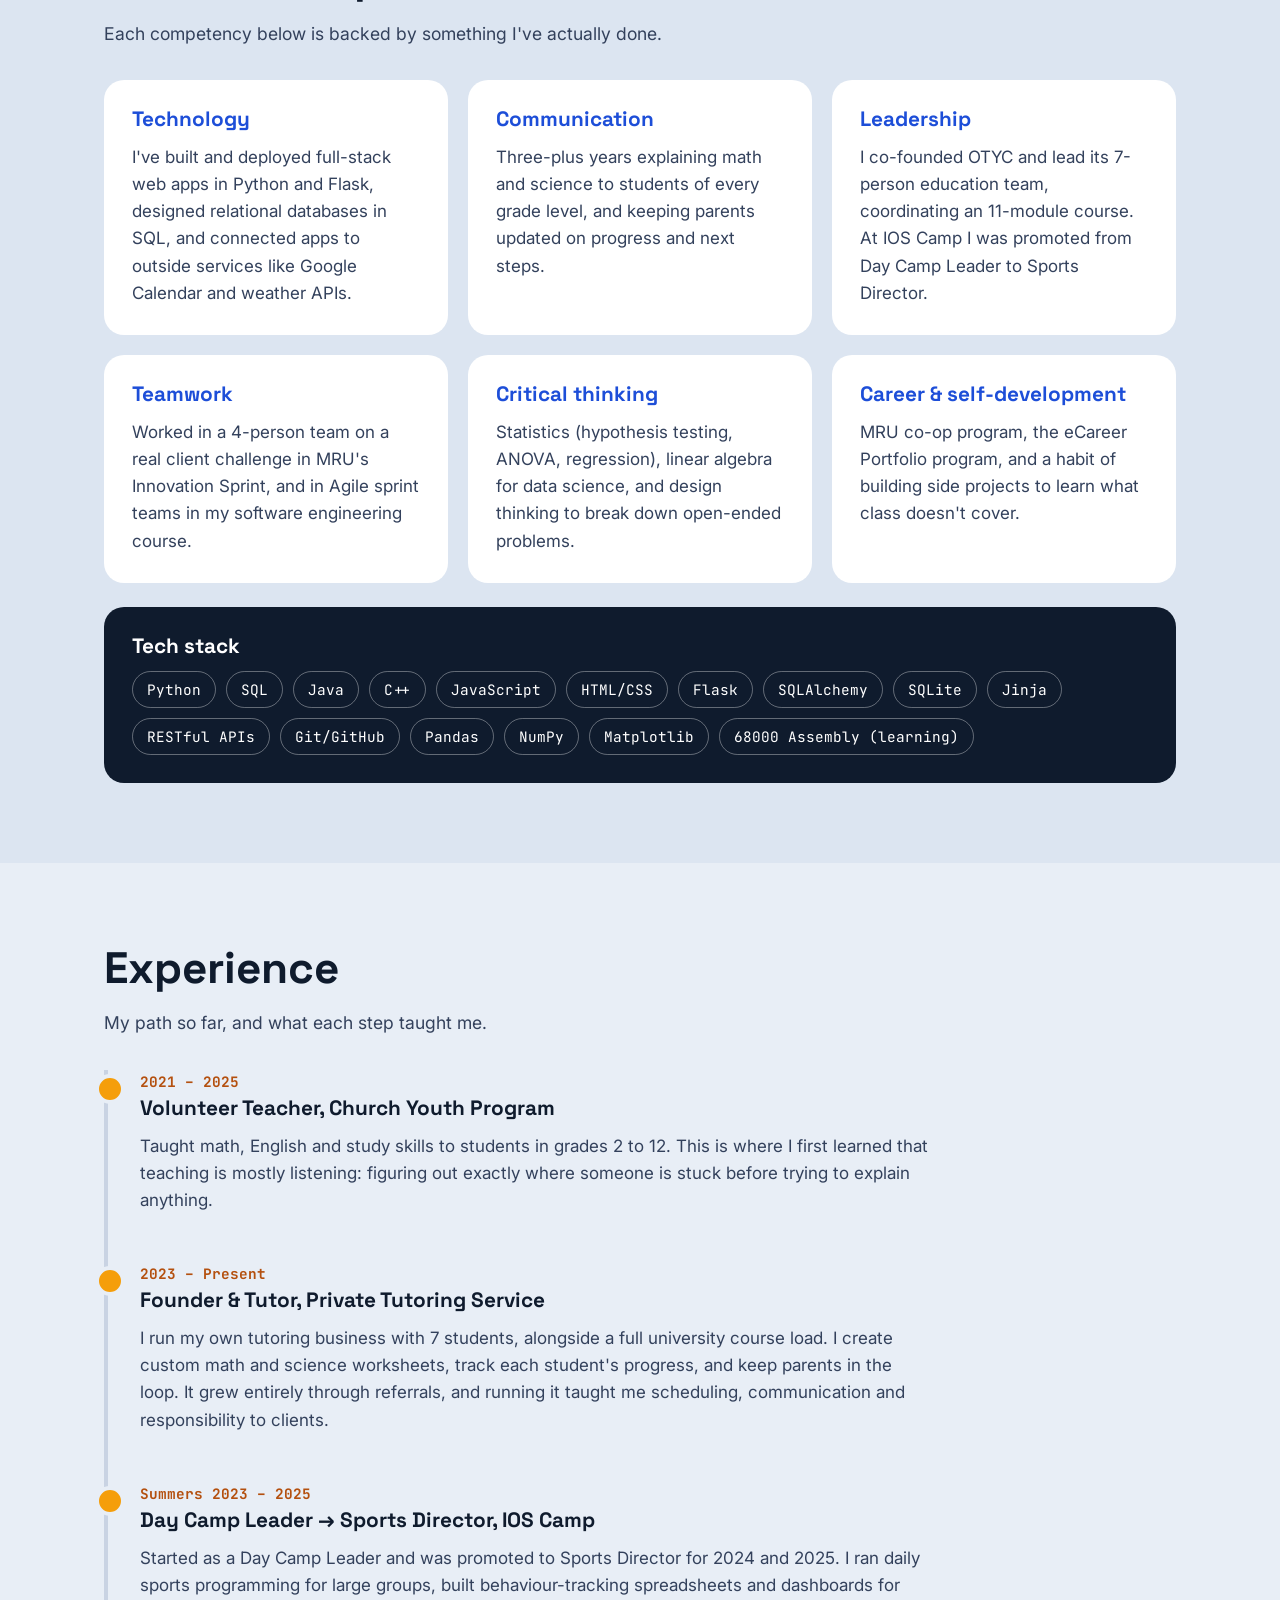
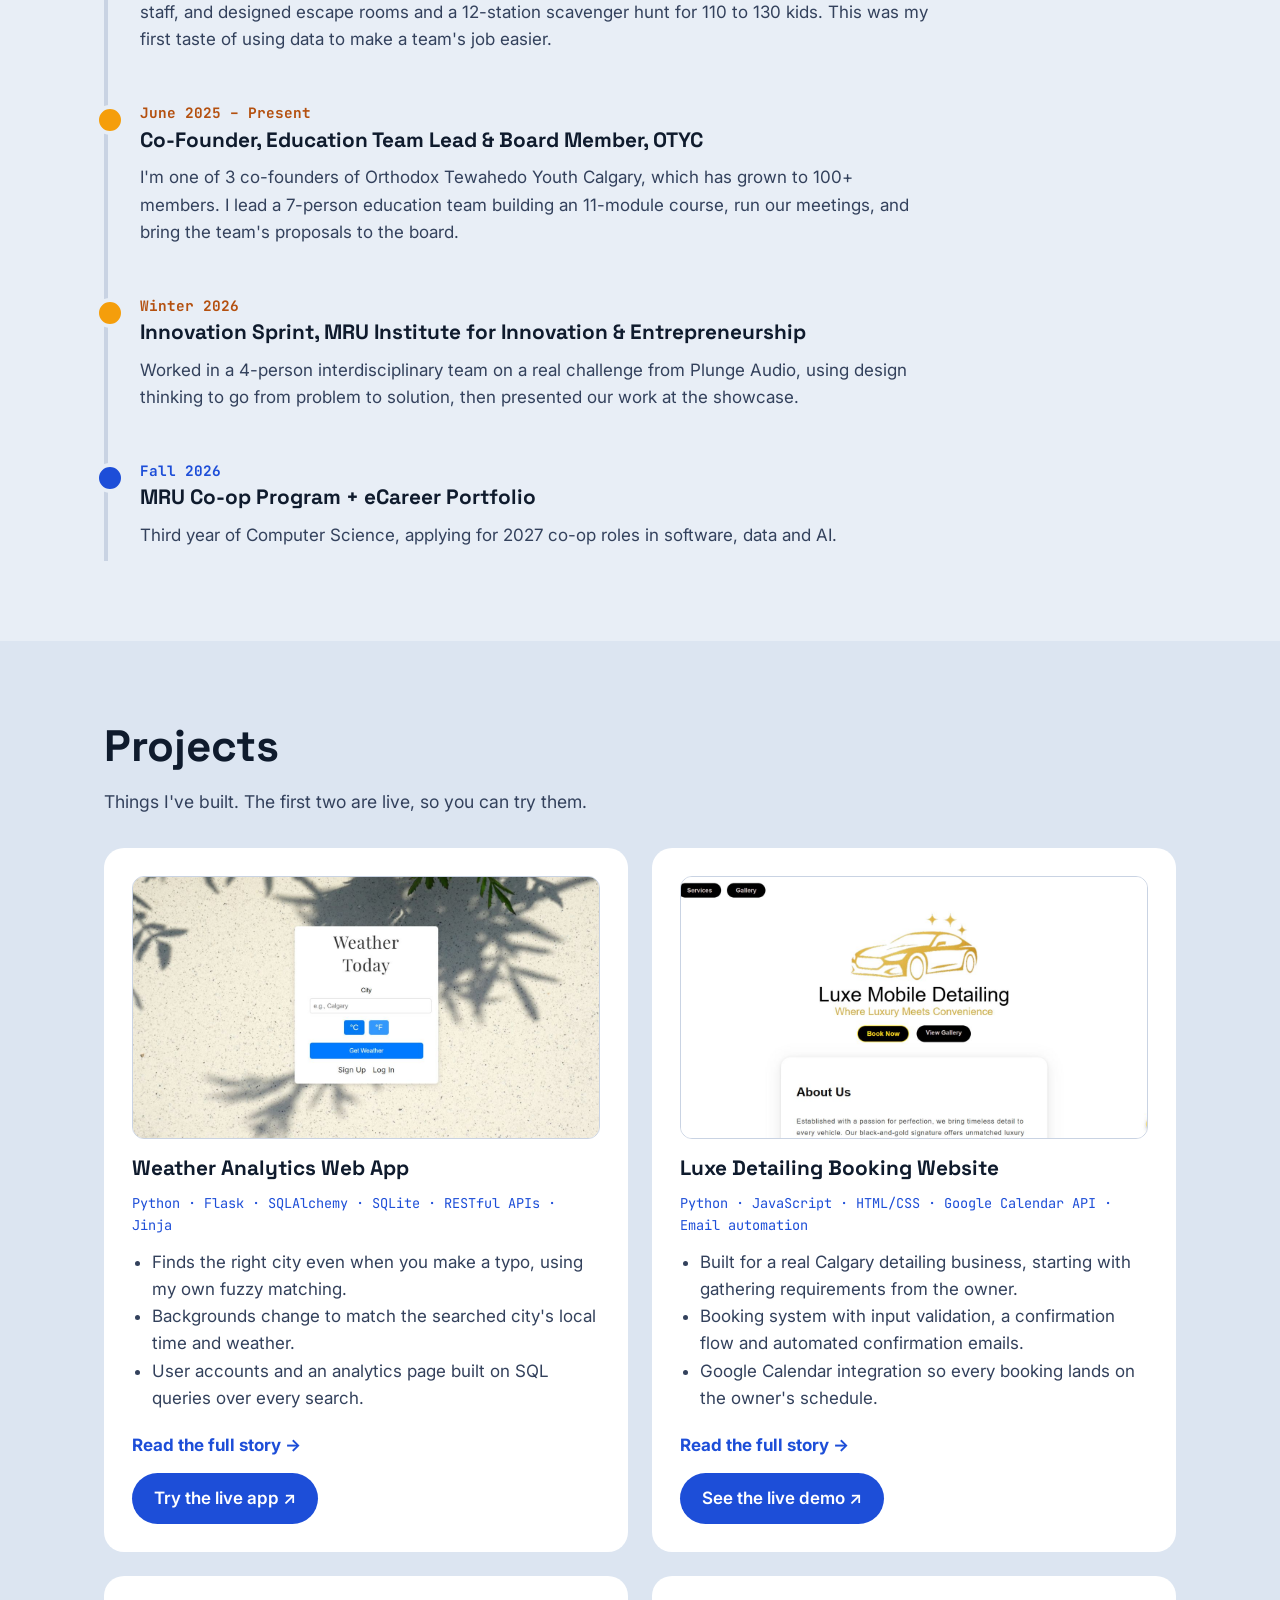
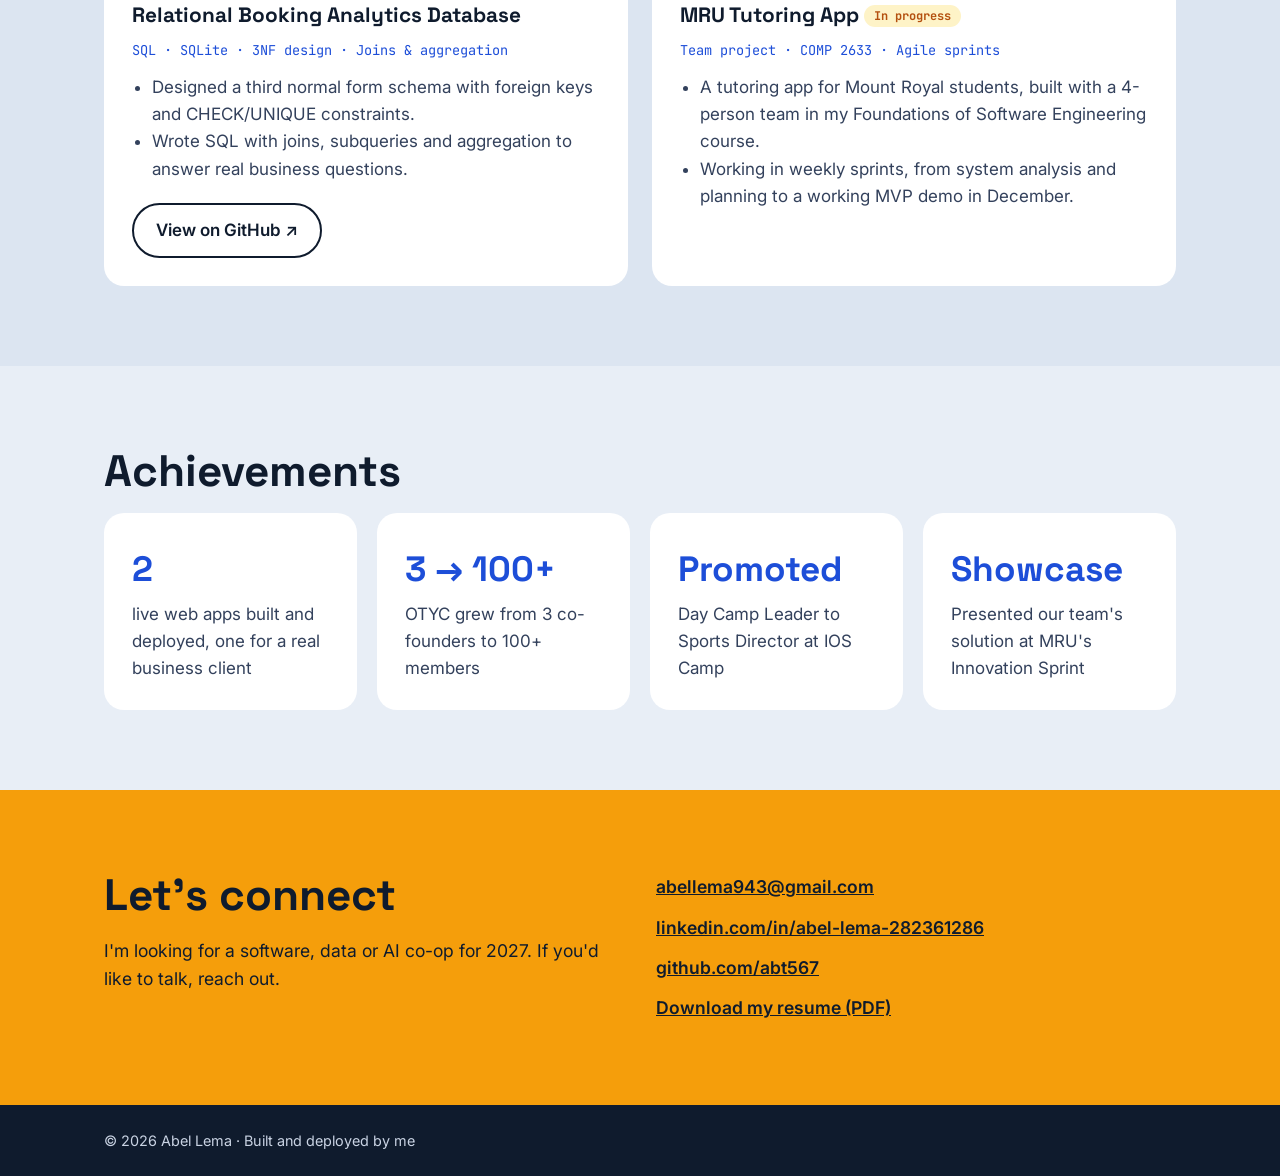
==== commit b574ee5e: "Update OTYC co-founder and member counts" ====
--- a/index.html
+++ b/index.html
@@ -149,7 +149,7 @@
         <li>
           <p class="t-date">June 2025 – Present</p>
           <h3>Co-Founder, Education Team Lead &amp; Board Member, OTYC</h3>
-          <p>I'm one of 9 co-founders of Orthodox Tewahedo Youth Calgary, which has grown to about 20 volunteers. I lead a 7-person education team building an 11-module course, run our meetings, and bring the team's proposals to the board.</p>
+          <p>I'm one of 3 co-founders of Orthodox Tewahedo Youth Calgary, which has grown to 100+ members. I lead a 7-person education team building an 11-module course, run our meetings, and bring the team's proposals to the board.</p>
         </li>
         <li>
           <p class="t-date">Winter 2026</p>
@@ -222,7 +222,7 @@
       <h2>Achievements</h2>
       <div class="ach-grid">
         <div class="card ach"><p class="ach-big">2</p><p>live web apps built and deployed, one for a real business client</p></div>
-        <div class="card ach"><p class="ach-big">9 → 20</p><p>OTYC grew from 9 co-founders to about 20 volunteers</p></div>
+        <div class="card ach"><p class="ach-big">3 → 100+</p><p>OTYC grew from 3 co-founders to 100+ members</p></div>
         <div class="card ach"><p class="ach-big">Promoted</p><p>Day Camp Leader to Sports Director at IOS Camp</p></div>
         <div class="card ach"><p class="ach-big">Showcase</p><p>Presented our team's solution at MRU's Innovation Sprint</p></div>
       </div>
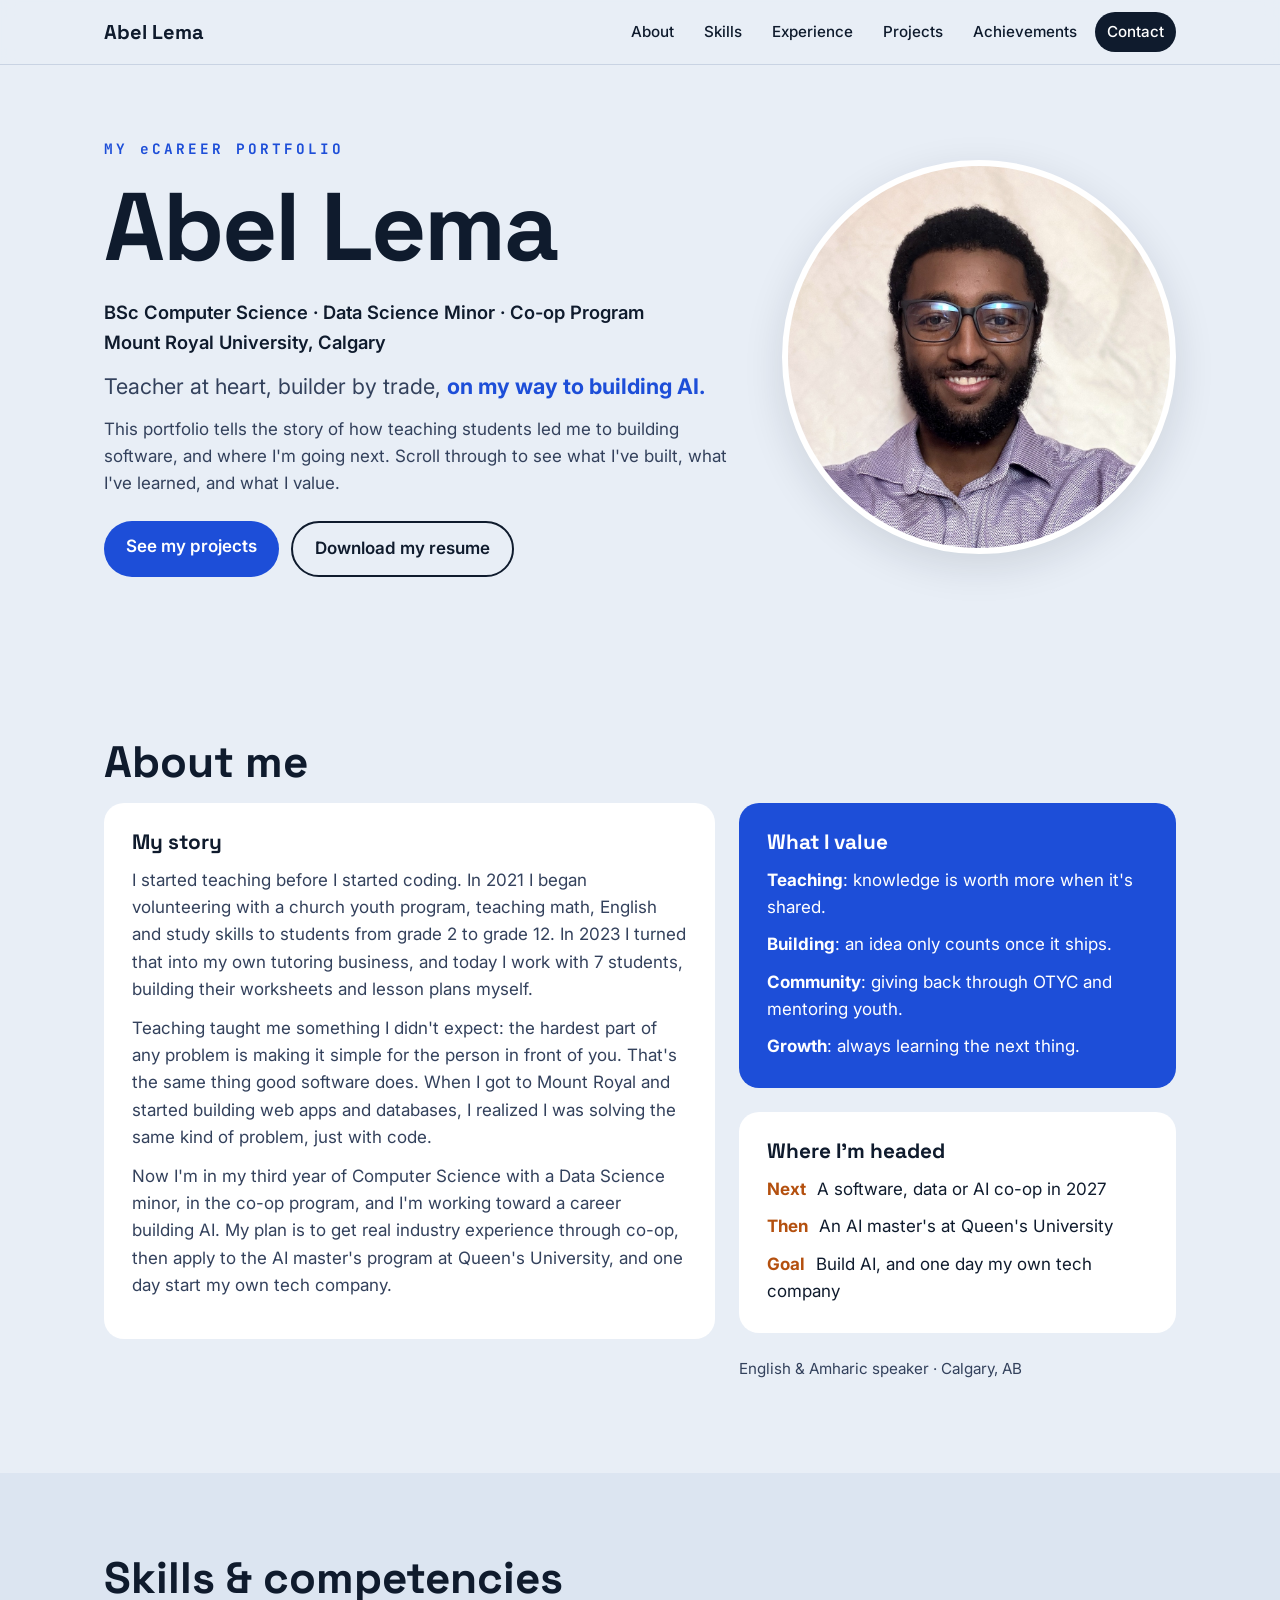
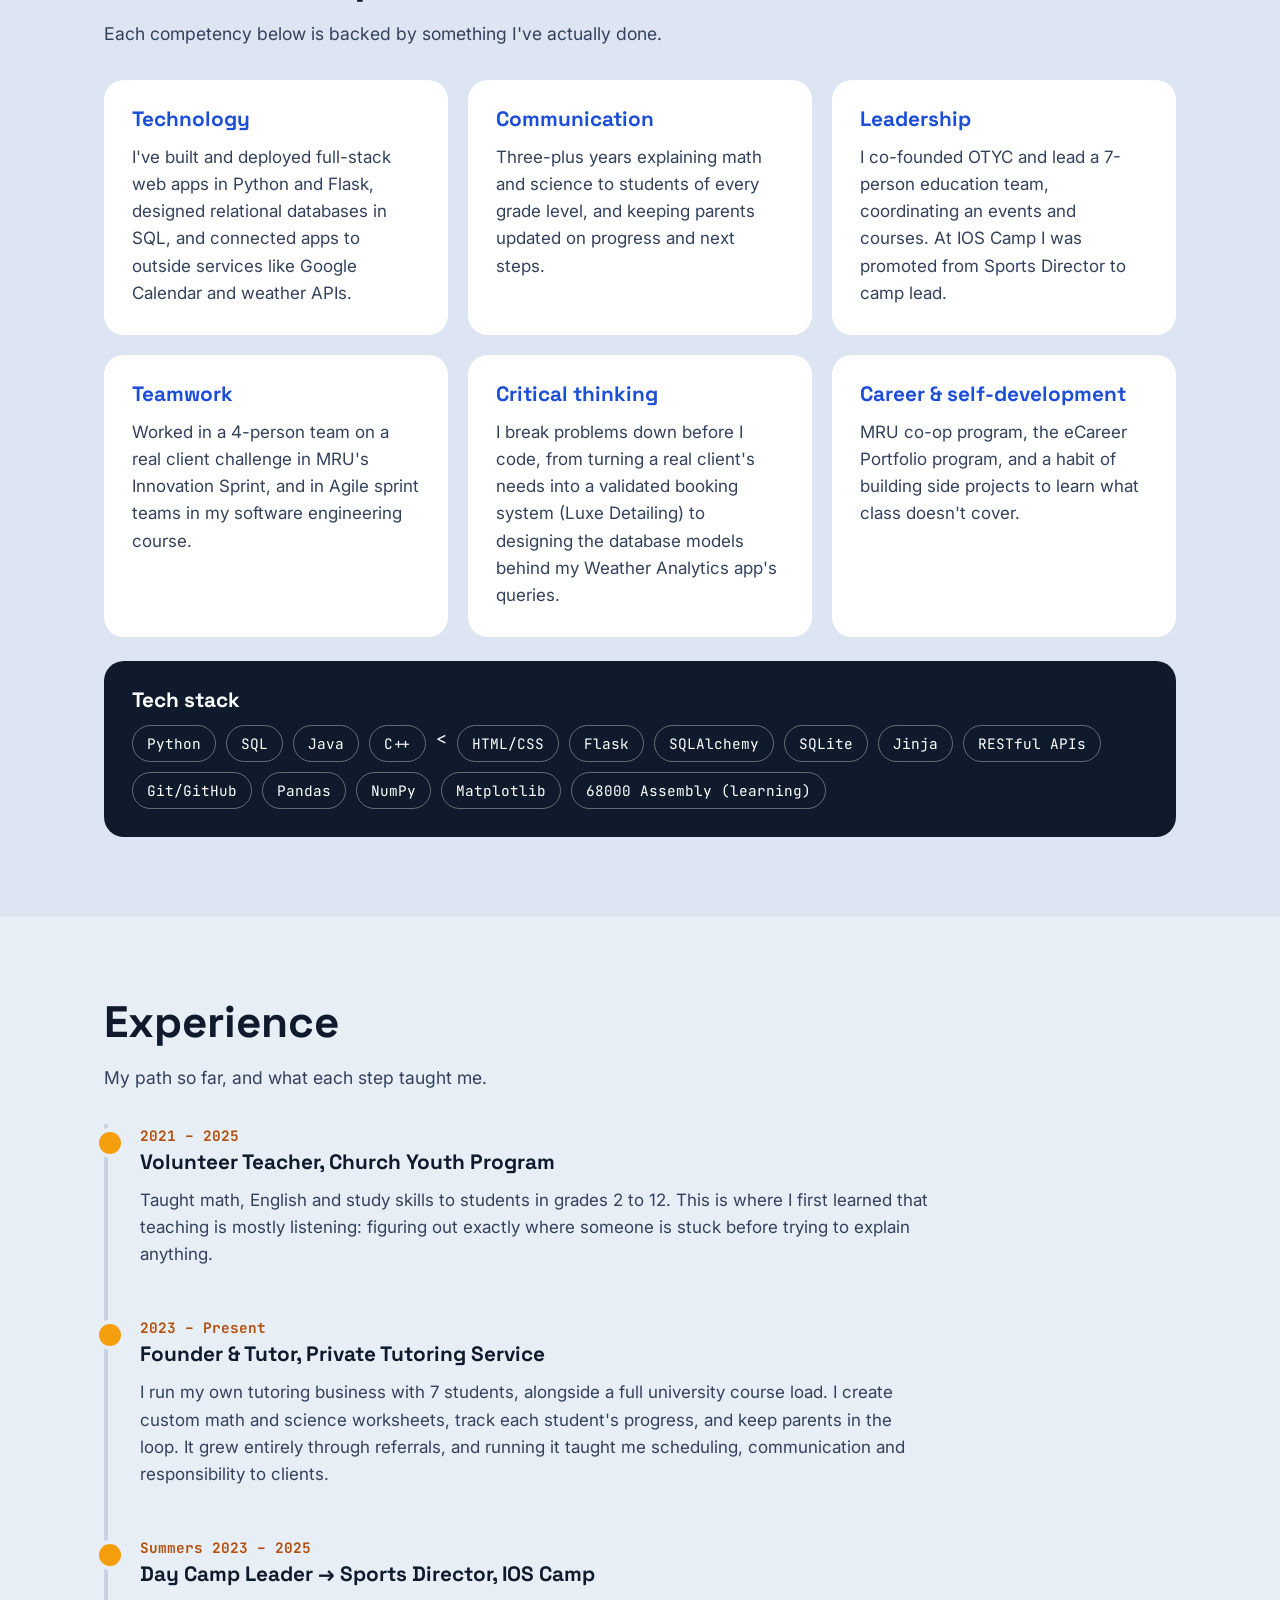
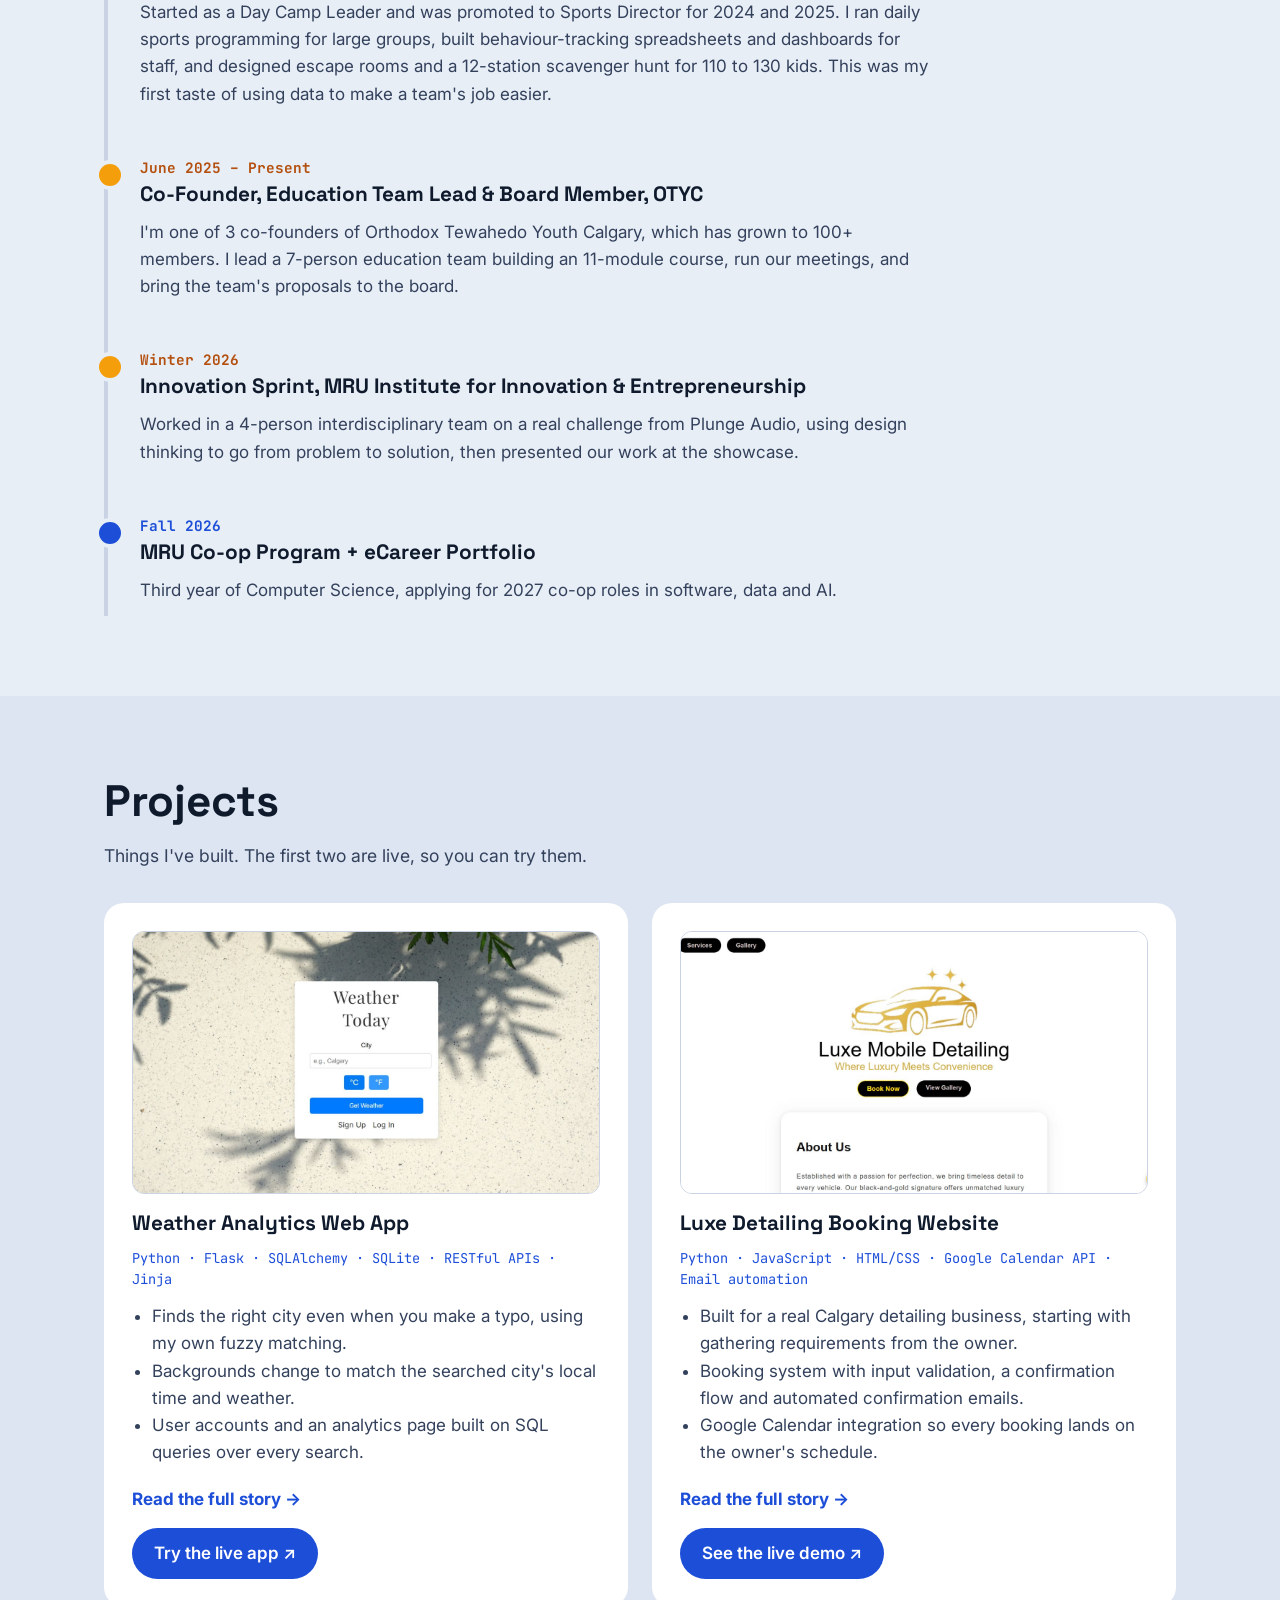
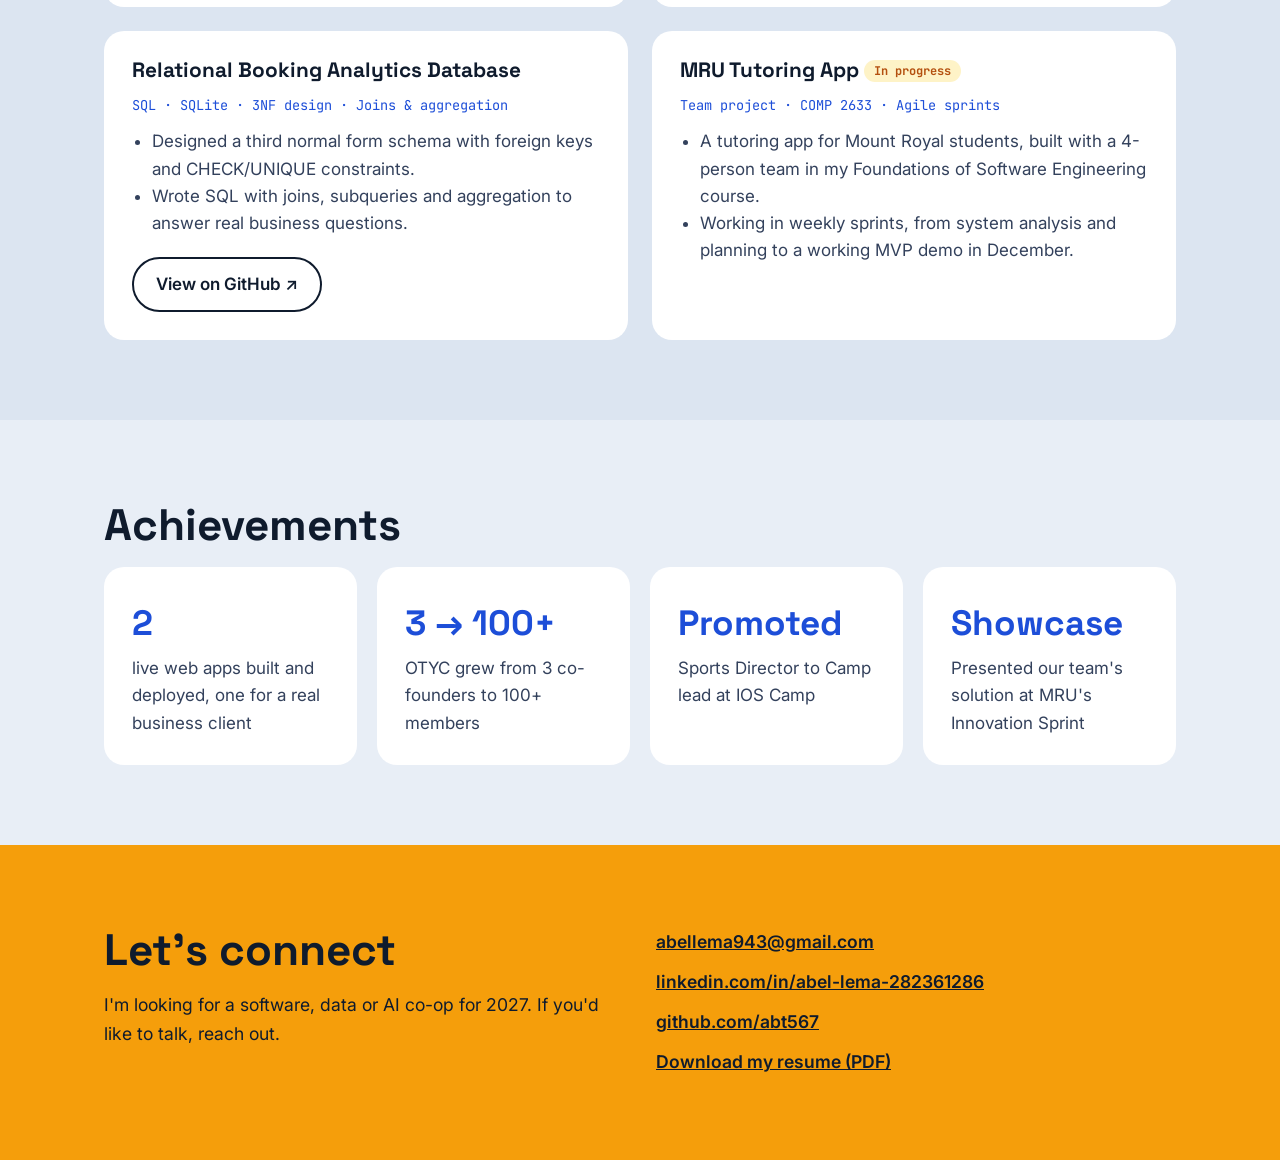
==== commit e3d1cede: "Update critical thinking section" ====
--- a/index.html
+++ b/index.html
@@ -77,7 +77,7 @@
               <li><span>Goal</span> Build AI, and one day my own tech company</li>
             </ul>
           </div>
-          <p class="small-note">ENTP · English &amp; Amharic speaker · Calgary, AB</p>
+          <p class="small-note"> English &amp; Amharic speaker · Calgary, AB</p>
         </div>
       </div>
     </div>
@@ -99,7 +99,7 @@
         </article>
         <article class="card comp">
           <h3>Leadership</h3>
-          <p>I co-founded OTYC and lead its 7-person education team, coordinating an 11-module course. At IOS Camp I was promoted from Day Camp Leader to Sports Director.</p>
+          <p>I co-founded OTYC and lead a 7-person education team, coordinating an events and courses. At IOS Camp I was promoted from Sports Director to camp lead.</p>
         </article>
         <article class="card comp">
           <h3>Teamwork</h3>
@@ -107,7 +107,7 @@
         </article>
         <article class="card comp">
           <h3>Critical thinking</h3>
-          <p>Statistics (hypothesis testing, ANOVA, regression), linear algebra for data science, and design thinking to break down open-ended problems.</p>
+          <p>I break problems down before I code, from turning a real client's needs into a validated booking system (Luxe Detailing) to designing the database models behind my Weather Analytics app's queries.</p>
         </article>
         <article class="card comp">
           <h3>Career &amp; self-development</h3>
@@ -117,7 +117,7 @@
       <div class="card card-dark stack">
         <h3>Tech stack</h3>
         <ul class="chips">
-          <li>Python</li><li>SQL</li><li>Java</li><li>C++</li><li>JavaScript</li><li>HTML/CSS</li>
+          <li>Python</li><li>SQL</li><li>Java</li><li>C++</li><<li>HTML/CSS</li>
           <li>Flask</li><li>SQLAlchemy</li><li>SQLite</li><li>Jinja</li><li>RESTful APIs</li><li>Git/GitHub</li>
           <li>Pandas</li><li>NumPy</li><li>Matplotlib</li><li>68000 Assembly (learning)</li>
         </ul>
@@ -223,7 +223,7 @@
       <div class="ach-grid">
         <div class="card ach"><p class="ach-big">2</p><p>live web apps built and deployed, one for a real business client</p></div>
         <div class="card ach"><p class="ach-big">3 → 100+</p><p>OTYC grew from 3 co-founders to 100+ members</p></div>
-        <div class="card ach"><p class="ach-big">Promoted</p><p>Day Camp Leader to Sports Director at IOS Camp</p></div>
+        <div class="card ach"><p class="ach-big">Promoted</p><p>Sports Director to Camp lead at IOS Camp</p></div>
         <div class="card ach"><p class="ach-big">Showcase</p><p>Presented our team's solution at MRU's Innovation Sprint</p></div>
       </div>
     </div>
@@ -247,9 +247,6 @@
 
 </main>
 
-<footer class="footer">
-  <div class="wrap">© 2026 Abel Lema · Built and deployed by me</div>
-</footer>
 
 </body>
 </html>
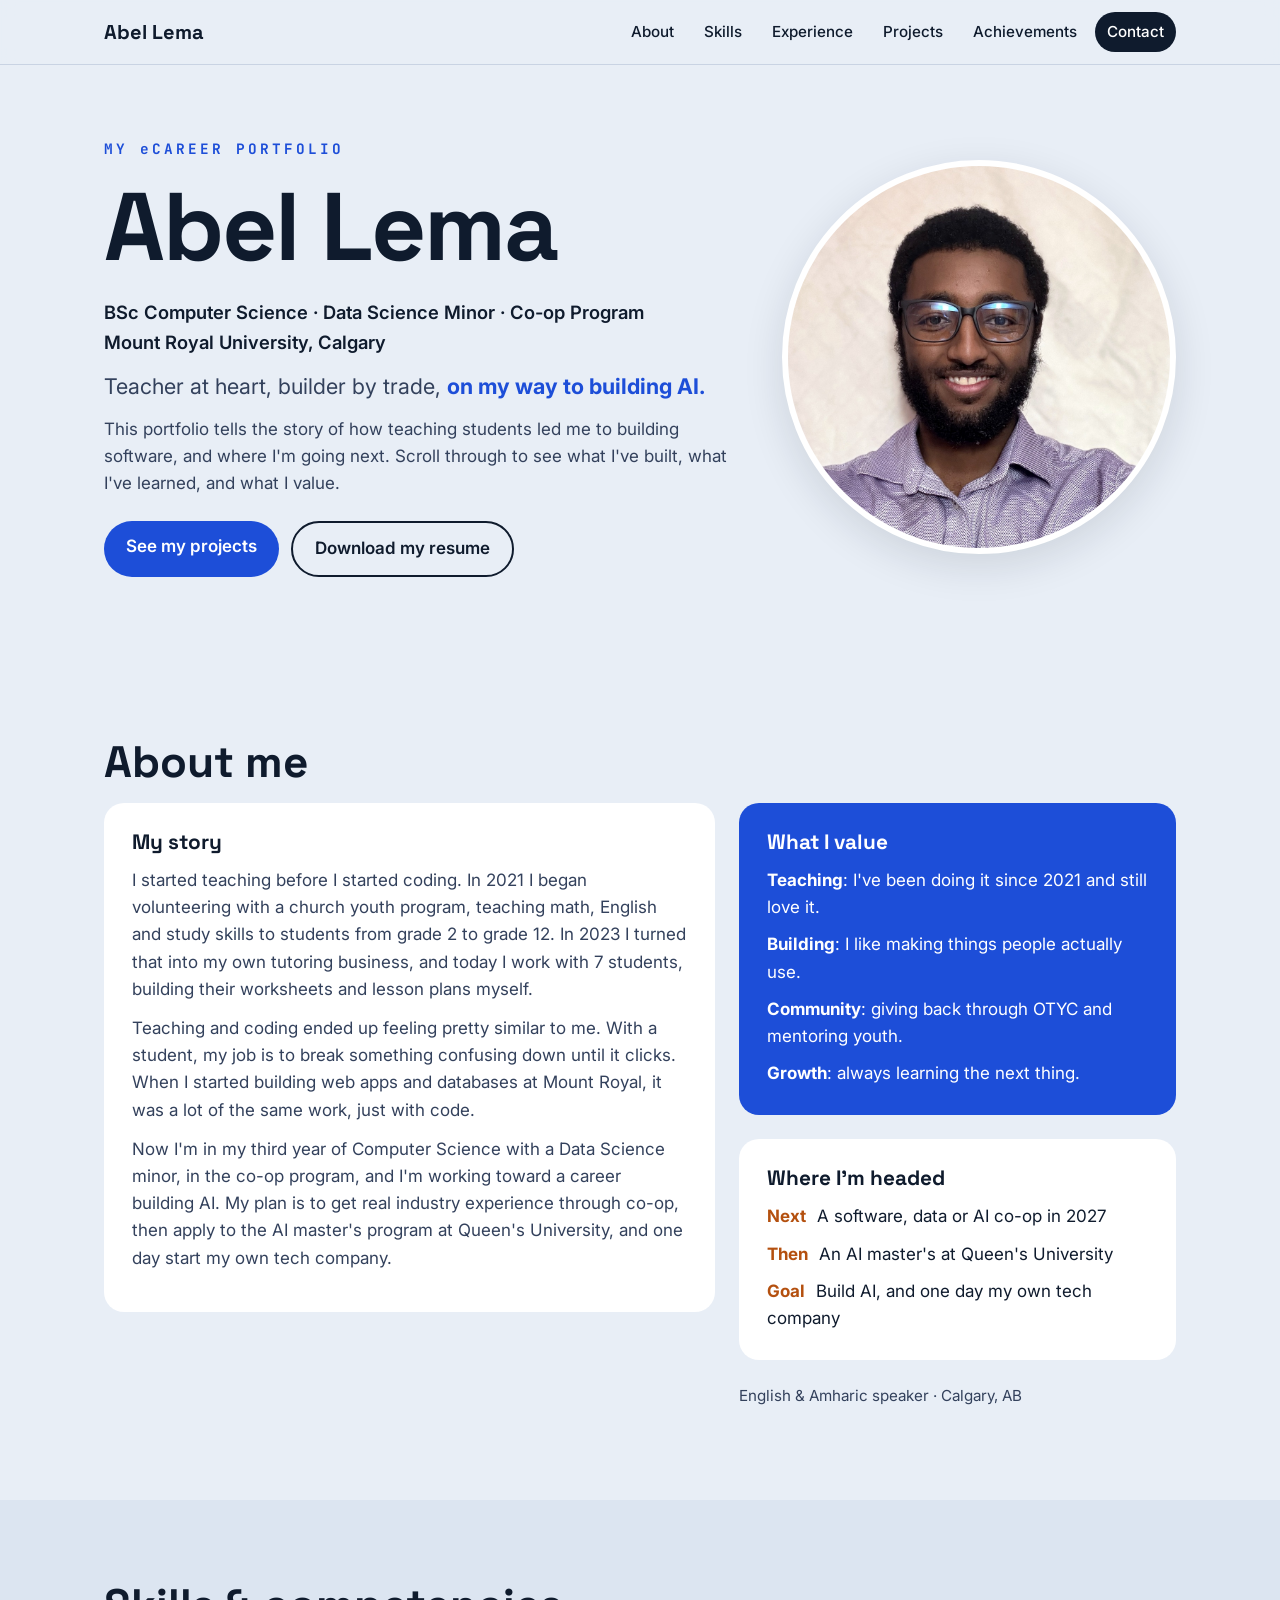
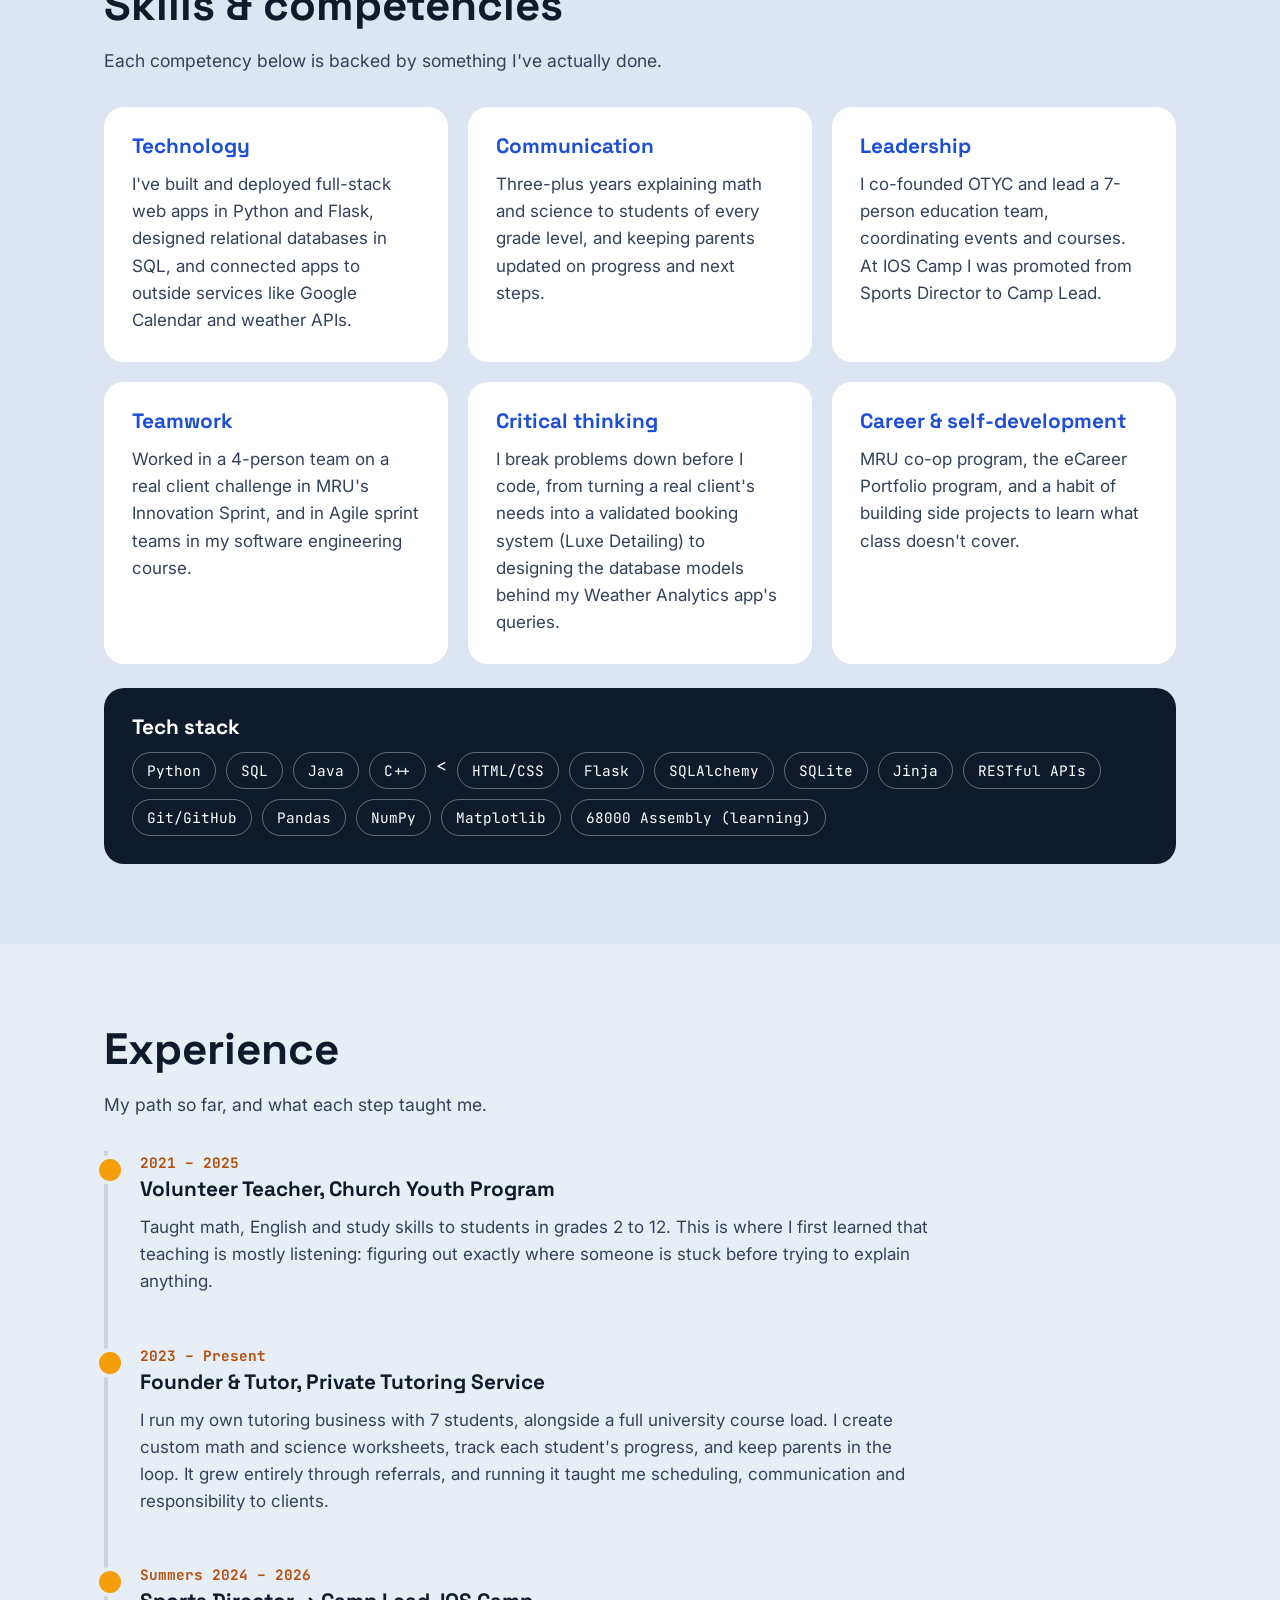
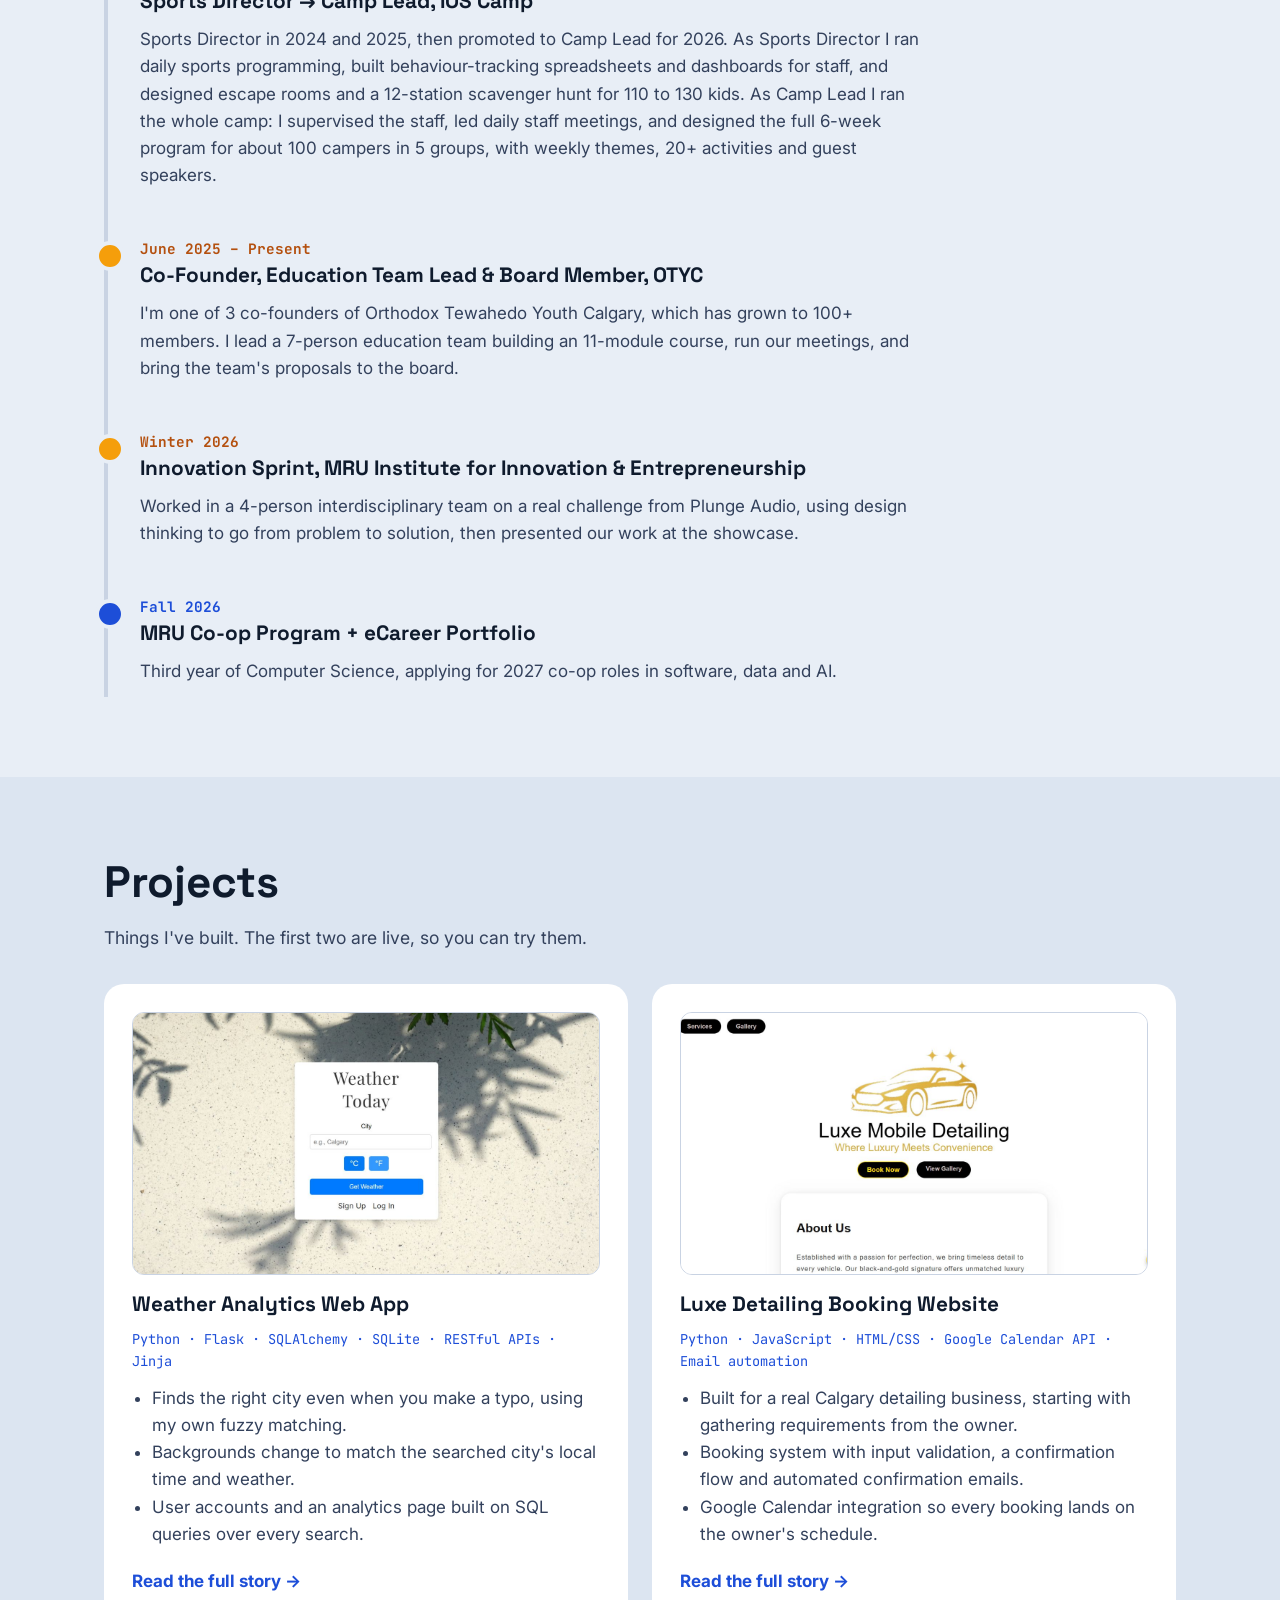
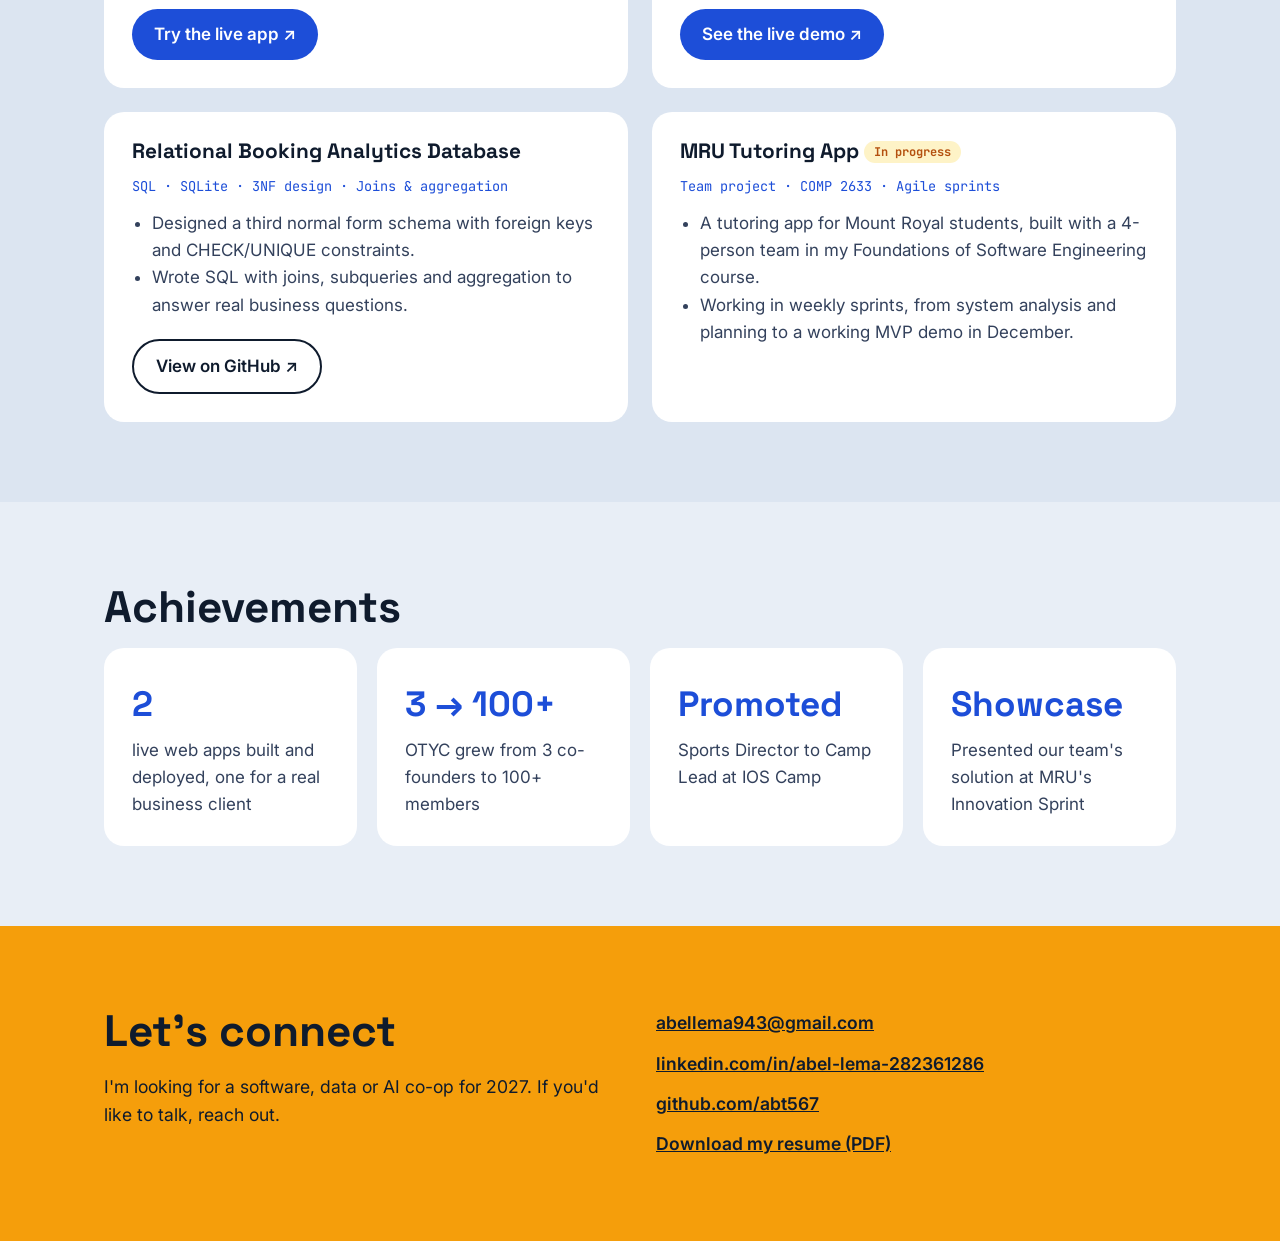
==== commit 2fe3e6f2: "Update camp roles and about wording" ====
--- a/index.html
+++ b/index.html
@@ -56,15 +56,15 @@
         <div class="card about-story">
           <h3>My story</h3>
           <p>I started teaching before I started coding. In 2021 I began volunteering with a church youth program, teaching math, English and study skills to students from grade 2 to grade 12. In 2023 I turned that into my own tutoring business, and today I work with 7 students, building their worksheets and lesson plans myself.</p>
-          <p>Teaching taught me something I didn't expect: the hardest part of any problem is making it simple for the person in front of you. That's the same thing good software does. When I got to Mount Royal and started building web apps and databases, I realized I was solving the same kind of problem, just with code.</p>
+          <p>Teaching and coding ended up feeling pretty similar to me. With a student, my job is to break something confusing down until it clicks. When I started building web apps and databases at Mount Royal, it was a lot of the same work, just with code.</p>
           <p>Now I'm in my third year of Computer Science with a Data Science minor, in the co-op program, and I'm working toward a career building AI. My plan is to get real industry experience through co-op, then apply to the AI master's program at Queen's University, and one day start my own tech company.</p>
         </div>
         <div class="about-side">
           <div class="card card-blue">
             <h3>What I value</h3>
             <ul class="value-list">
-              <li><strong>Teaching</strong>: knowledge is worth more when it's shared.</li>
-              <li><strong>Building</strong>: an idea only counts once it ships.</li>
+              <li><strong>Teaching</strong>: I've been doing it since 2021 and still love it.</li>
+              <li><strong>Building</strong>: I like making things people actually use.</li>
               <li><strong>Community</strong>: giving back through OTYC and mentoring youth.</li>
               <li><strong>Growth</strong>: always learning the next thing.</li>
             </ul>
@@ -99,7 +99,7 @@
         </article>
         <article class="card comp">
           <h3>Leadership</h3>
-          <p>I co-founded OTYC and lead a 7-person education team, coordinating an events and courses. At IOS Camp I was promoted from Sports Director to camp lead.</p>
+          <p>I co-founded OTYC and lead a 7-person education team, coordinating events and courses. At IOS Camp I was promoted from Sports Director to Camp Lead.</p>
         </article>
         <article class="card comp">
           <h3>Teamwork</h3>
@@ -142,9 +142,9 @@
           <p>I run my own tutoring business with 7 students, alongside a full university course load. I create custom math and science worksheets, track each student's progress, and keep parents in the loop. It grew entirely through referrals, and running it taught me scheduling, communication and responsibility to clients.</p>
         </li>
         <li>
-          <p class="t-date">Summers 2023 – 2025</p>
-          <h3>Day Camp Leader → Sports Director, IOS Camp</h3>
-          <p>Started as a Day Camp Leader and was promoted to Sports Director for 2024 and 2025. I ran daily sports programming for large groups, built behaviour-tracking spreadsheets and dashboards for staff, and designed escape rooms and a 12-station scavenger hunt for 110 to 130 kids. This was my first taste of using data to make a team's job easier.</p>
+          <p class="t-date">Summers 2024 – 2026</p>
+          <h3>Sports Director → Camp Lead, IOS Camp</h3>
+          <p>Sports Director in 2024 and 2025, then promoted to Camp Lead for 2026. As Sports Director I ran daily sports programming, built behaviour-tracking spreadsheets and dashboards for staff, and designed escape rooms and a 12-station scavenger hunt for 110 to 130 kids. As Camp Lead I ran the whole camp: I supervised the staff, led daily staff meetings, and designed the full 6-week program for about 100 campers in 5 groups, with weekly themes, 20+ activities and guest speakers.</p>
         </li>
         <li>
           <p class="t-date">June 2025 – Present</p>
@@ -223,7 +223,7 @@
       <div class="ach-grid">
         <div class="card ach"><p class="ach-big">2</p><p>live web apps built and deployed, one for a real business client</p></div>
         <div class="card ach"><p class="ach-big">3 → 100+</p><p>OTYC grew from 3 co-founders to 100+ members</p></div>
-        <div class="card ach"><p class="ach-big">Promoted</p><p>Sports Director to Camp lead at IOS Camp</p></div>
+        <div class="card ach"><p class="ach-big">Promoted</p><p>Sports Director to Camp Lead at IOS Camp</p></div>
         <div class="card ach"><p class="ach-big">Showcase</p><p>Presented our team's solution at MRU's Innovation Sprint</p></div>
       </div>
     </div>
